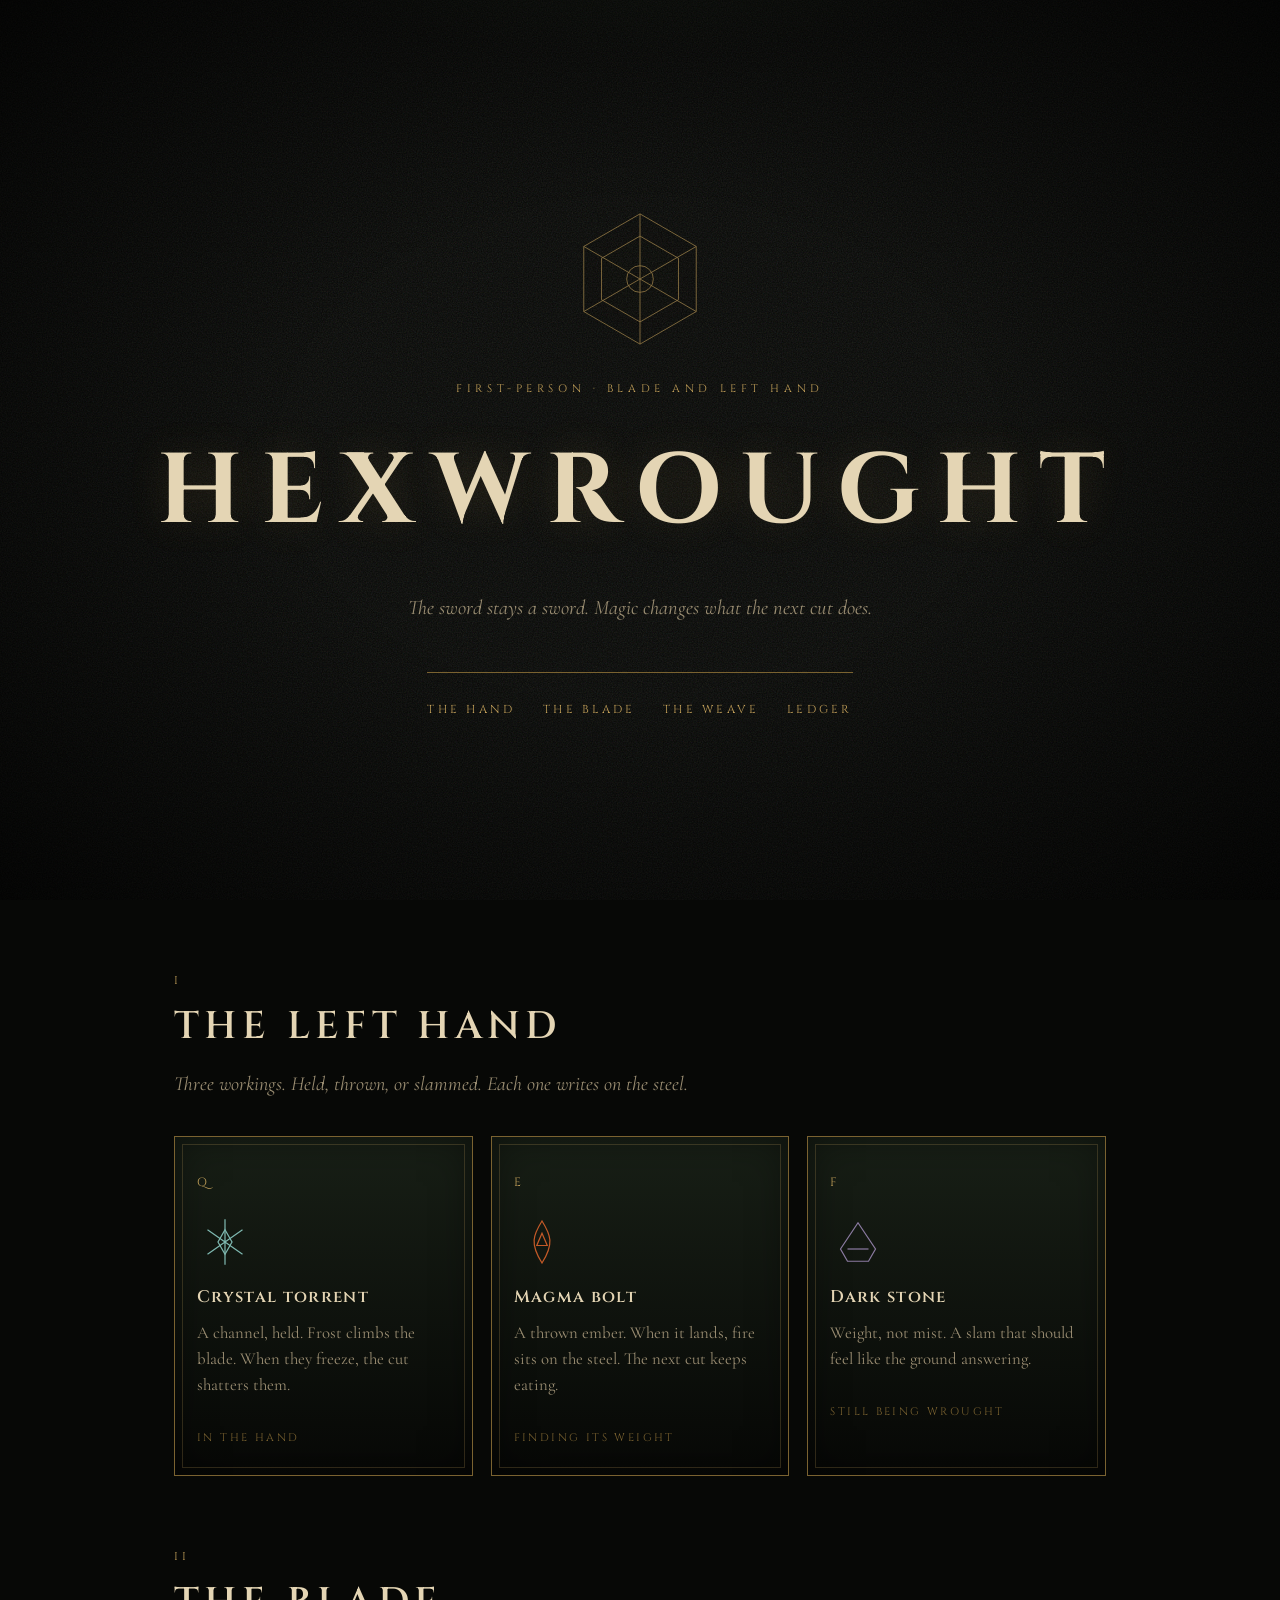
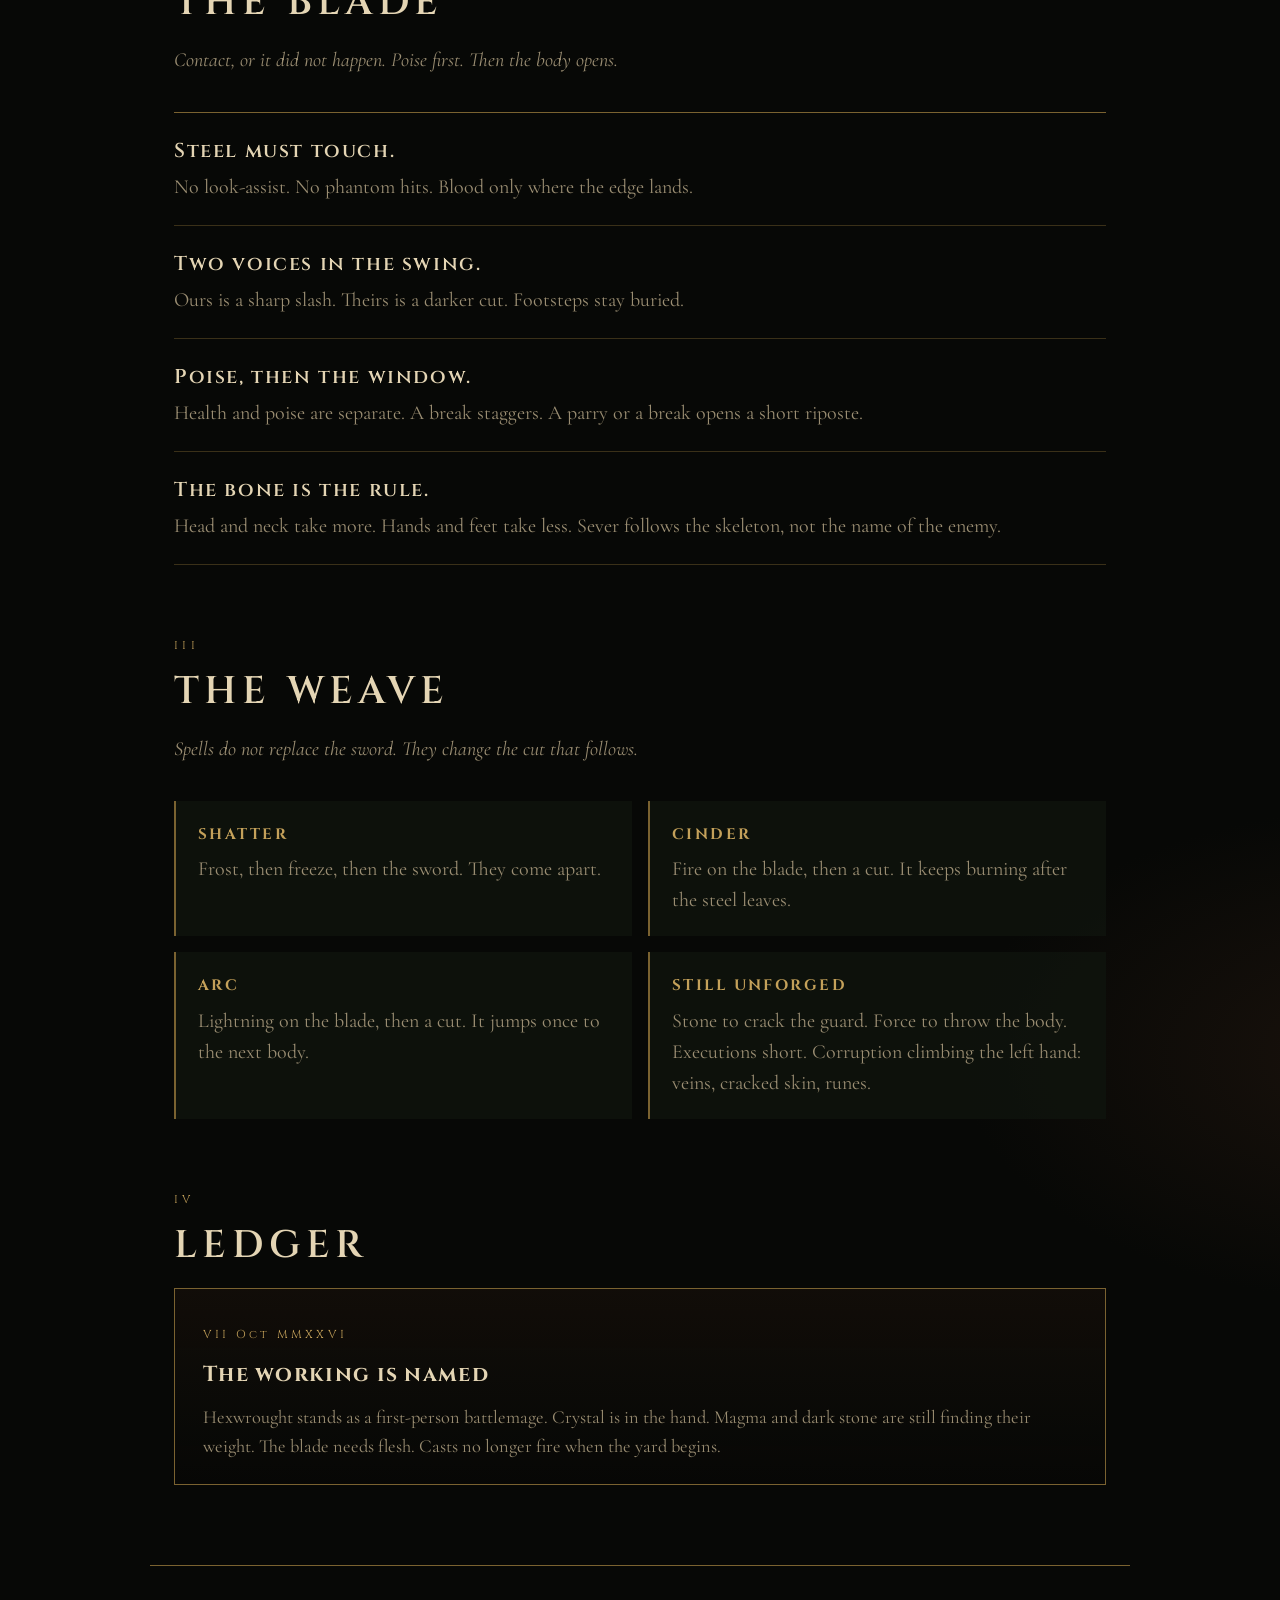
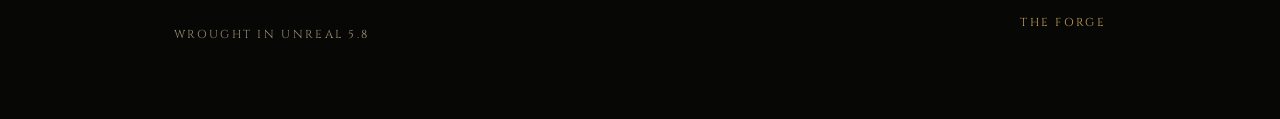
==== Hexwrought/index.html @ 874e9ee9 "Give Hexwrought its own battlemage page. Wrought-iron seal, spell triad, and grim manuscript layout." ====
<!DOCTYPE html>
<html lang="en">
<head>
  <meta charset="utf-8">
  <meta name="viewport" content="width=device-width, initial-scale=1">
  <title>Hexwrought</title>
  <meta name="description" content="Hexwrought — first-person battlemage. The sword stays a sword. Magic changes what the next cut does.">
  <link rel="icon" href="./favicon.svg" type="image/svg+xml">
  <link rel="preconnect" href="https://fonts.googleapis.com">
  <link rel="preconnect" href="https://fonts.gstatic.com" crossorigin>
  <link href="https://fonts.googleapis.com/css2?family=Cinzel:wght@400;600;700&family=Cormorant+Garamond:ital,wght@0,400;0,600;1,400;1,600&display=swap" rel="stylesheet">
  <link rel="stylesheet" href="./styles.css">
</head>
<body>
  <div class="grain" aria-hidden="true"></div>
  <div class="veil" aria-hidden="true"></div>

  <header class="hero">
    <svg class="seal" viewBox="0 0 200 200" aria-hidden="true">
      <g fill="none" stroke="currentColor" stroke-width="1.1">
        <polygon points="100,12 176,56 176,144 100,188 24,144 24,56"/>
        <polygon points="100,42 152,72 152,128 100,158 48,128 48,72"/>
        <circle cx="100" cy="100" r="18"/>
        <path d="M100 12 L100 188 M24 56 L176 144 M176 56 L24 144"/>
      </g>
    </svg>
    <p class="mark">First-person · blade and left hand</p>
    <h1>Hexwrought</h1>
    <p class="vow">The sword stays a sword. Magic changes what the next cut does.</p>
    <nav>
      <a href="#hand">The Hand</a>
      <a href="#blade">The Blade</a>
      <a href="#weave">The Weave</a>
      <a href="#ledger">Ledger</a>
    </nav>
  </header>

  <main>
    <section id="hand">
      <p class="chapter">I</p>
      <h2>The left hand</h2>
      <p class="preface">Three workings. Held, thrown, or slammed. Each one writes on the steel.</p>

      <div class="triad">
        <article class="sigil frost">
          <span class="key">Q</span>
          <svg viewBox="0 0 64 64" aria-hidden="true">
            <g fill="none" stroke="currentColor" stroke-width="1.4">
              <path d="M32 6 L32 58 M12 18 L52 46 M52 18 L12 46"/>
              <path d="M32 18 L40 32 L32 46 L24 32 Z"/>
            </g>
          </svg>
          <h3>Crystal torrent</h3>
          <p>A channel, held. Frost climbs the blade. When they freeze, the cut shatters them.</p>
          <em>in the hand</em>
        </article>

        <article class="sigil magma">
          <span class="key">E</span>
          <svg viewBox="0 0 64 64" aria-hidden="true">
            <g fill="none" stroke="currentColor" stroke-width="1.4">
              <path d="M32 8 C22 24 18 34 32 56 C46 34 42 24 32 8 Z"/>
              <path d="M32 22 L26 36 H38 Z"/>
            </g>
          </svg>
          <h3>Magma bolt</h3>
          <p>A thrown ember. When it lands, fire sits on the steel. The next cut keeps eating.</p>
          <em>finding its weight</em>
        </article>

        <article class="sigil stone">
          <span class="key">F</span>
          <svg viewBox="0 0 64 64" aria-hidden="true">
            <g fill="none" stroke="currentColor" stroke-width="1.4">
              <path d="M12 40 L32 10 L52 40 L44 54 H20 Z"/>
              <path d="M20 40 H44"/>
            </g>
          </svg>
          <h3>Dark stone</h3>
          <p>Weight, not mist. A slam that should feel like the ground answering.</p>
          <em>still being wrought</em>
        </article>
      </div>
    </section>

    <section id="blade">
      <p class="chapter">II</p>
      <h2>The blade</h2>
      <p class="preface">Contact, or it did not happen. Poise first. Then the body opens.</p>

      <ol class="laws">
        <li>
          <strong>Steel must touch.</strong>
          No look-assist. No phantom hits. Blood only where the edge lands.
        </li>
        <li>
          <strong>Two voices in the swing.</strong>
          Ours is a sharp slash. Theirs is a darker cut. Footsteps stay buried.
        </li>
        <li>
          <strong>Poise, then the window.</strong>
          Health and poise are separate. A break staggers. A parry or a break opens a short riposte.
        </li>
        <li>
          <strong>The bone is the rule.</strong>
          Head and neck take more. Hands and feet take less. Sever follows the skeleton, not the name of the enemy.
        </li>
      </ol>
    </section>

    <section id="weave">
      <p class="chapter">III</p>
      <h2>The weave</h2>
      <p class="preface">Spells do not replace the sword. They change the cut that follows.</p>

      <div class="rites">
        <article>
          <h3>Shatter</h3>
          <p>Frost, then freeze, then the sword. They come apart.</p>
        </article>
        <article>
          <h3>Cinder</h3>
          <p>Fire on the blade, then a cut. It keeps burning after the steel leaves.</p>
        </article>
        <article>
          <h3>Arc</h3>
          <p>Lightning on the blade, then a cut. It jumps once to the next body.</p>
        </article>
        <article>
          <h3>Still unforged</h3>
          <p>Stone to crack the guard. Force to throw the body. Executions short. Corruption climbing the left hand: veins, cracked skin, runes.</p>
        </article>
      </div>
    </section>

    <section id="ledger">
      <p class="chapter">IV</p>
      <h2>Ledger</h2>

      <article class="entry">
        <time datetime="2026-10-07">VII Oct MMXXVI</time>
        <h3>The working is named</h3>
        <p>Hexwrought stands as a first-person battlemage. Crystal is in the hand. Magma and dark stone are still finding their weight. The blade needs flesh. Casts no longer fire when the yard begins.</p>
      </article>
    </section>
  </main>

  <footer>
    <p>Wrought in Unreal 5.8</p>
    <a href="https://github.com/datguydaz/hexwrought">The forge</a>
  </footer>
</body>
</html>
---- Hexwrought/styles.css ----
:root {
  --void: #070806;
  --moss: #10160f;
  --peat: #1a2218;
  --bone: #e4d5b4;
  --ash: #9a8d72;
  --gold: #c4a15a;
  --gold-dim: #7a6230;
  --blood: #8a2420;
  --frost: #7eb8b0;
  --magma: #c45a28;
  --stone: #8a7aa0;
}

* { box-sizing: border-box; }
html { scroll-behavior: smooth; }

body {
  margin: 0;
  color: var(--bone);
  font: 20px/1.55 "Cormorant Garamond", Georgia, serif;
  background:
    radial-gradient(1200px 700px at 50% -10%, #1c2a18 0%, transparent 55%),
    radial-gradient(900px 500px at 110% 80%, #1a120c 0%, transparent 50%),
    var(--void);
  min-height: 100vh;
}

.grain,
.veil {
  pointer-events: none;
  position: fixed;
  inset: 0;
  z-index: 0;
}

.grain {
  opacity: 0.14;
  background-image: url("data:image/svg+xml,%3Csvg xmlns='http://www.w3.org/2000/svg' width='180' height='180'%3E%3Cfilter id='n'%3E%3CfeTurbulence type='fractalNoise' baseFrequency='.8' numOctaves='4' stitchTiles='stitch'/%3E%3C/filter%3E%3Crect width='180' height='180' filter='url(%23n)' opacity='.9'/%3E%3C/svg%3E");
}

.veil {
  background:
    radial-gradient(ellipse at center, transparent 40%, rgba(0,0,0,.72) 100%);
}

header, main, footer { position: relative; z-index: 1; }

.hero {
  min-height: 100vh;
  display: flex;
  flex-direction: column;
  align-items: center;
  justify-content: center;
  text-align: center;
  padding: 72px 24px 48px;
}

.seal {
  width: 148px;
  height: 148px;
  color: var(--gold);
  opacity: 0.72;
  margin-bottom: 28px;
  filter: drop-shadow(0 0 18px rgba(196, 161, 90, 0.18));
}

.mark {
  font-family: Cinzel, serif;
  font-size: 0.68rem;
  letter-spacing: 0.42em;
  text-transform: uppercase;
  color: var(--gold);
  margin: 0 0 18px;
}

h1 {
  font-family: Cinzel, serif;
  font-weight: 700;
  font-size: clamp(2.8rem, 9vw, 6.2rem);
  letter-spacing: 0.18em;
  text-transform: uppercase;
  margin: 0;
  text-shadow: 0 0 40px rgba(196, 161, 90, 0.16);
}

.vow {
  max-width: 34em;
  font-size: 1.28rem;
  font-style: italic;
  color: var(--ash);
  margin: 22px 0 0;
}

.hero nav {
  display: flex;
  flex-wrap: wrap;
  justify-content: center;
  gap: 8px 28px;
  margin-top: 48px;
  padding-top: 28px;
  border-top: 1px solid var(--gold-dim);
}

.hero nav a {
  font-family: Cinzel, serif;
  font-size: 0.72rem;
  letter-spacing: 0.28em;
  text-transform: uppercase;
  color: var(--gold);
  text-decoration: none;
}

.hero nav a:hover { color: var(--bone); }

main { padding-bottom: 80px; }

section {
  max-width: 980px;
  margin: 0 auto;
  padding: 72px 24px 0;
}

.chapter {
  font-family: Cinzel, serif;
  color: var(--gold);
  letter-spacing: 0.4em;
  font-size: 0.7rem;
  margin: 0 0 8px;
}

h2 {
  font-family: Cinzel, serif;
  font-weight: 600;
  font-size: clamp(1.6rem, 4vw, 2.4rem);
  letter-spacing: 0.14em;
  text-transform: uppercase;
  margin: 0 0 12px;
}

.preface {
  color: var(--ash);
  font-style: italic;
  max-width: 38em;
  margin: 0 0 36px;
}

.triad {
  display: grid;
  grid-template-columns: repeat(3, 1fr);
  gap: 18px;
}

.sigil {
  position: relative;
  background: linear-gradient(180deg, rgba(26, 34, 24, 0.9), rgba(7, 8, 6, 0.92));
  border: 1px solid var(--gold-dim);
  padding: 28px 22px 24px;
  min-height: 320px;
  box-shadow: inset 0 0 40px rgba(0, 0, 0, 0.45);
}

.sigil::before {
  content: "";
  position: absolute;
  inset: 7px;
  border: 1px solid rgba(196, 161, 90, 0.22);
  pointer-events: none;
}

.sigil .key {
  font-family: Cinzel, serif;
  letter-spacing: 0.2em;
  font-size: 0.75rem;
  color: var(--gold);
}

.sigil svg {
  display: block;
  width: 56px;
  height: 56px;
  margin: 18px 0 14px;
}

.sigil.frost { color: var(--frost); }
.sigil.magma { color: var(--magma); }
.sigil.stone { color: var(--stone); }

.sigil h3 {
  font-family: Cinzel, serif;
  font-size: 1.05rem;
  letter-spacing: 0.08em;
  color: var(--bone);
  margin: 0 0 10px;
  font-weight: 600;
}

.sigil p {
  color: var(--ash);
  font-size: 1.05rem;
  margin: 0 0 22px;
}

.sigil em {
  font-family: Cinzel, serif;
  font-style: normal;
  font-size: 0.68rem;
  letter-spacing: 0.22em;
  text-transform: uppercase;
  color: var(--gold-dim);
}

.laws {
  list-style: none;
  padding: 0;
  margin: 0;
  border-top: 1px solid var(--gold-dim);
}

.laws li {
  padding: 22px 0;
  border-bottom: 1px solid rgba(122, 98, 48, 0.45);
  color: var(--ash);
}

.laws strong {
  display: block;
  font-family: Cinzel, serif;
  font-weight: 600;
  letter-spacing: 0.08em;
  color: var(--bone);
  margin-bottom: 6px;
}

.rites {
  display: grid;
  grid-template-columns: 1fr 1fr;
  gap: 16px;
}

.rites article {
  padding: 22px 22px 20px;
  background: rgba(16, 22, 15, 0.7);
  border-left: 2px solid var(--gold-dim);
}

.rites h3 {
  font-family: Cinzel, serif;
  font-size: 0.95rem;
  letter-spacing: 0.16em;
  text-transform: uppercase;
  margin: 0 0 8px;
  color: var(--gold);
}

.rites p {
  margin: 0;
  color: var(--ash);
}

.entry {
  background: linear-gradient(180deg, rgba(26, 18, 12, 0.55), rgba(7, 8, 6, 0.4));
  border: 1px solid var(--gold-dim);
  padding: 28px 28px 24px;
}

.entry time {
  font-family: Cinzel, serif;
  font-size: 0.72rem;
  letter-spacing: 0.28em;
  color: var(--gold);
}

.entry h3 {
  font-family: Cinzel, serif;
  font-size: 1.35rem;
  margin: 10px 0 12px;
  letter-spacing: 0.06em;
}

.entry p {
  margin: 0;
  color: var(--ash);
  font-size: 1.15rem;
}

footer {
  max-width: 980px;
  margin: 0 auto;
  padding: 48px 24px 64px;
  display: flex;
  justify-content: space-between;
  gap: 16px;
  border-top: 1px solid var(--gold-dim);
  font-family: Cinzel, serif;
  font-size: 0.72rem;
  letter-spacing: 0.2em;
  text-transform: uppercase;
  color: var(--ash);
}

footer a {
  color: var(--gold);
  text-decoration: none;
}

footer a:hover { color: var(--bone); }

@media (max-width: 820px) {
  .triad, .rites { grid-template-columns: 1fr; }
  .sigil { min-height: 0; }
  footer { flex-direction: column; }
}
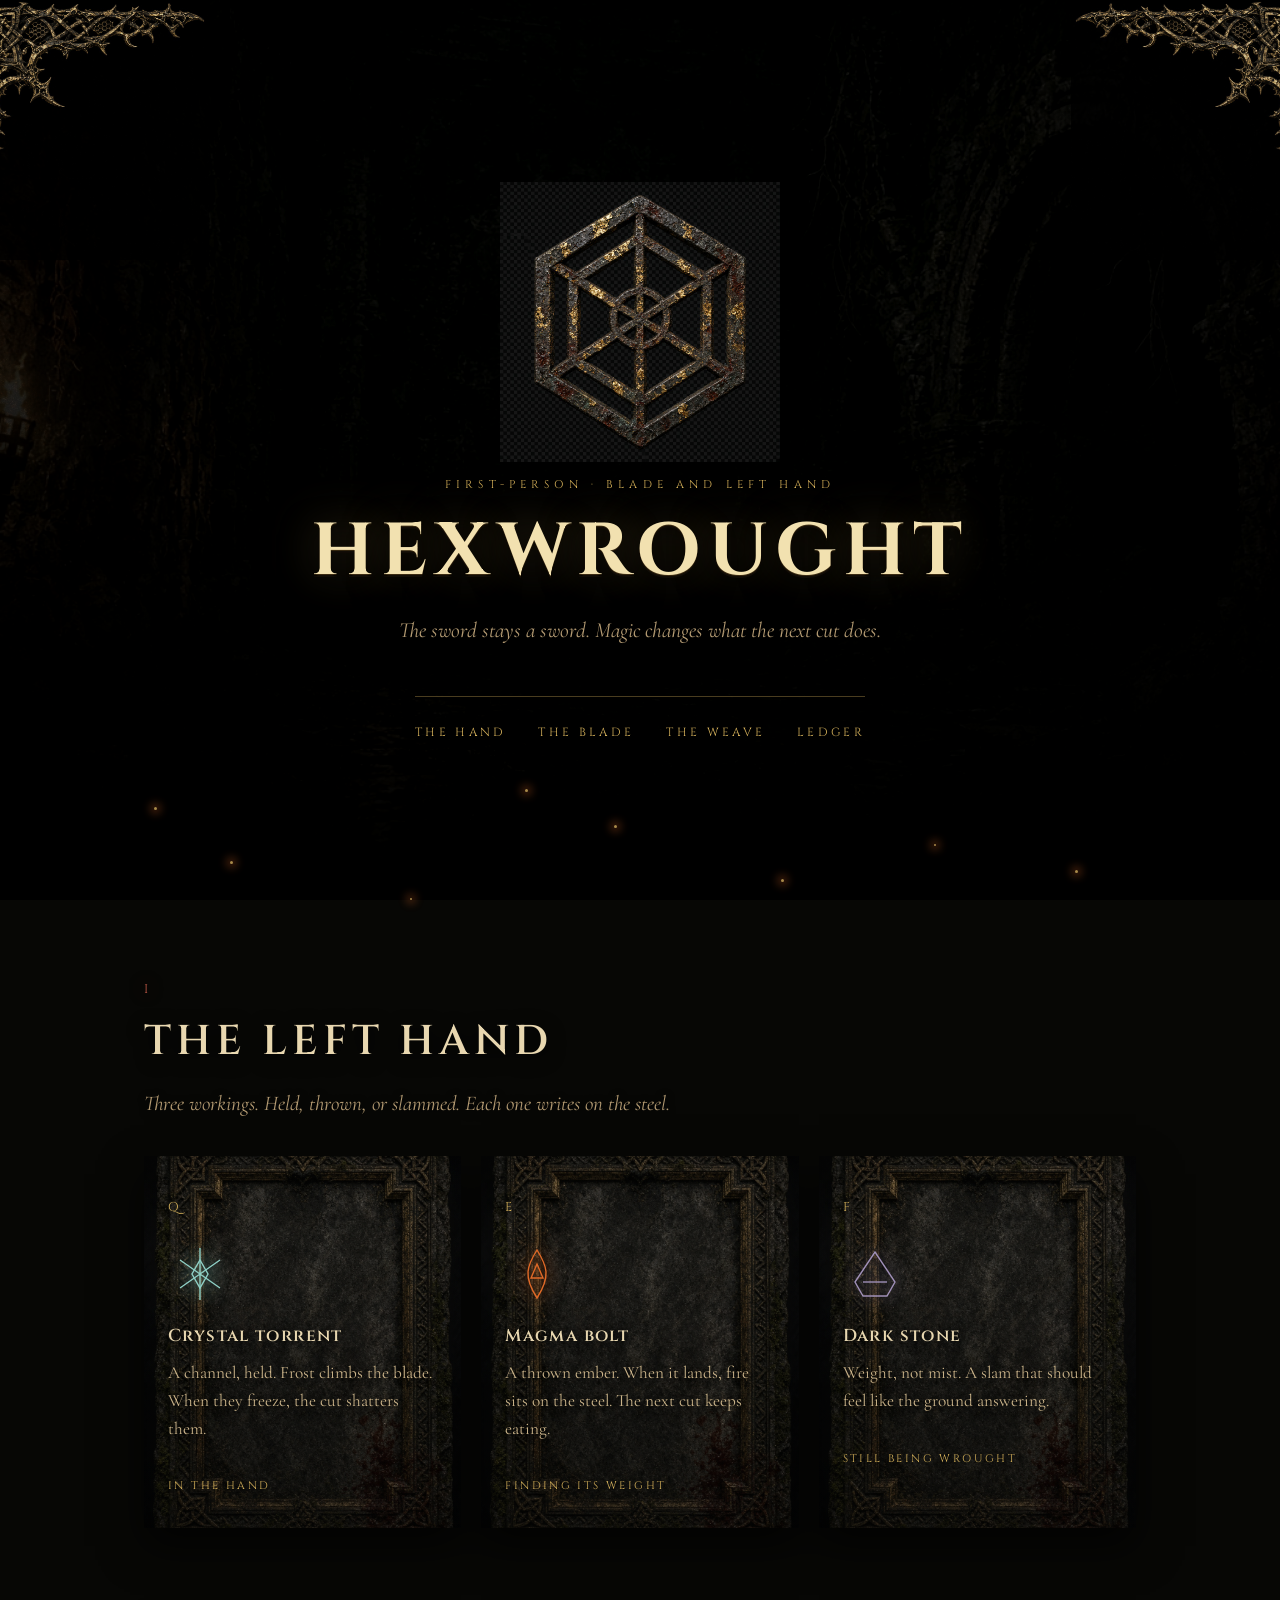
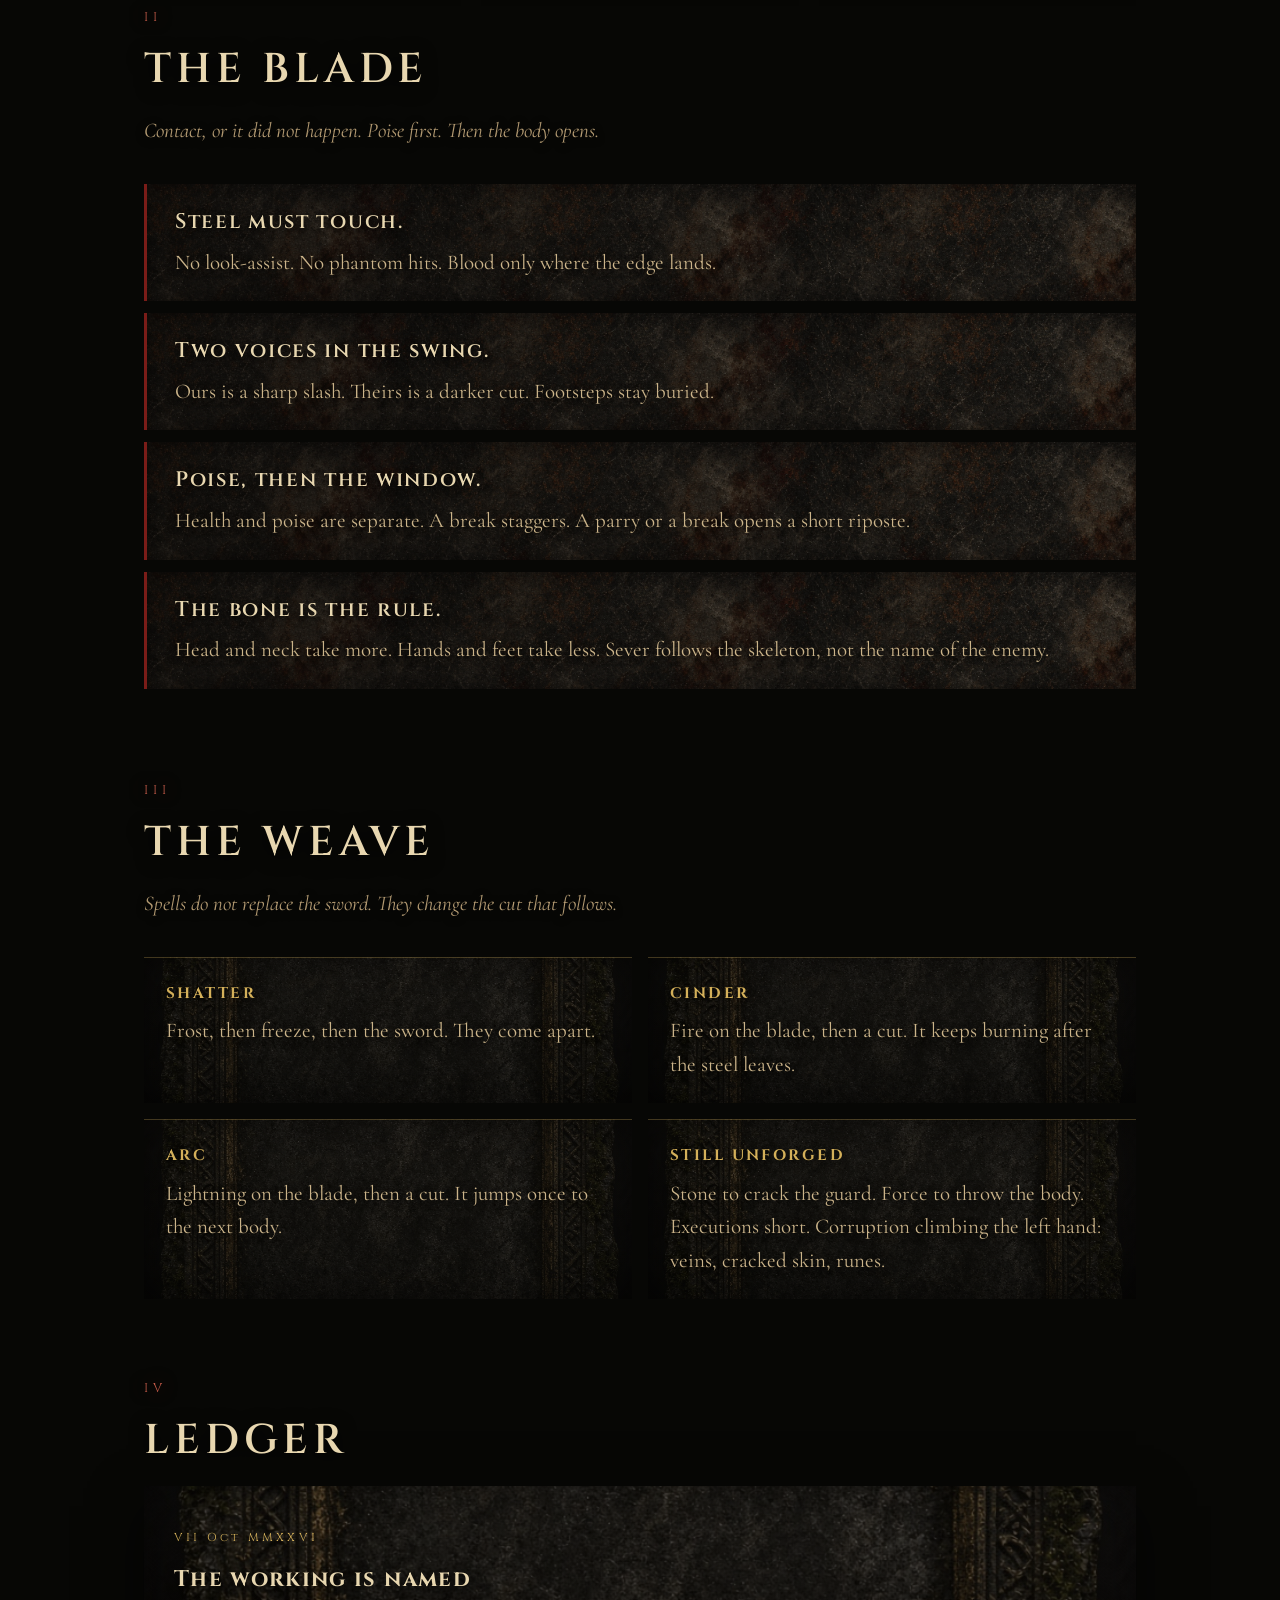
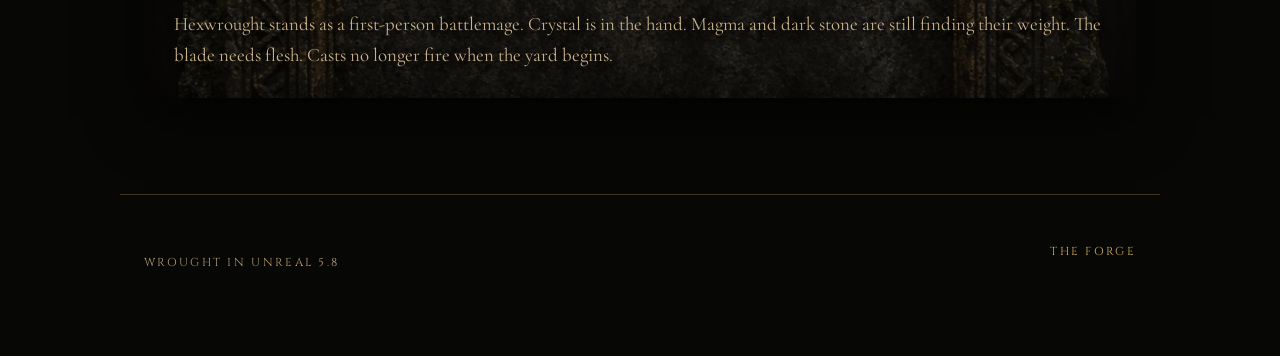
==== commit fb04b594: "Give the Hexwrought page dirt, iron, and chapel light. Worn seal, grit overlays, ornamental corners," ====
--- a/Hexwrought/index.html
+++ b/Hexwrought/index.html
@@ -8,22 +8,24 @@
   <link rel="icon" href="./favicon.svg" type="image/svg+xml">
   <link rel="preconnect" href="https://fonts.googleapis.com">
   <link rel="preconnect" href="https://fonts.gstatic.com" crossorigin>
-  <link href="https://fonts.googleapis.com/css2?family=Cinzel:wght@400;600;700&family=Cormorant+Garamond:ital,wght@0,400;0,600;1,400;1,600&display=swap" rel="stylesheet">
+  <link href="https://fonts.googleapis.com/css2?family=Cinzel:wght@400;600;700&family=Cormorant+Garamond:ital,wght@0,500;0,600;1,500;1,600&display=swap" rel="stylesheet">
   <link rel="stylesheet" href="./styles.css">
 </head>
 <body>
-  <div class="grain" aria-hidden="true"></div>
-  <div class="veil" aria-hidden="true"></div>
+  <div class="world" aria-hidden="true"></div>
+  <div class="grit" aria-hidden="true"></div>
+  <div class="scum" aria-hidden="true"></div>
+  <div class="vignette" aria-hidden="true"></div>
+  <div class="embers" aria-hidden="true"><i></i><i></i><i></i><i></i><i></i><i></i><i></i><i></i></div>
+  <div class="corners" aria-hidden="true">
+    <img src="./hexwrought-ornament.jpg" alt="">
+    <img src="./hexwrought-ornament.jpg" alt="">
+    <img src="./hexwrought-ornament.jpg" alt="">
+    <img src="./hexwrought-ornament.jpg" alt="">
+  </div>
 
   <header class="hero">
-    <svg class="seal" viewBox="0 0 200 200" aria-hidden="true">
-      <g fill="none" stroke="currentColor" stroke-width="1.1">
-        <polygon points="100,12 176,56 176,144 100,188 24,144 24,56"/>
-        <polygon points="100,42 152,72 152,128 100,158 48,128 48,72"/>
-        <circle cx="100" cy="100" r="18"/>
-        <path d="M100 12 L100 188 M24 56 L176 144 M176 56 L24 144"/>
-      </g>
-    </svg>
+    <img class="seal" src="./hexwrought-seal.jpg" alt="">
     <p class="mark">First-person · blade and left hand</p>
     <h1>Hexwrought</h1>
     <p class="vow">The sword stays a sword. Magic changes what the next cut does.</p>
--- a/Hexwrought/styles.css
+++ b/Hexwrought/styles.css
@@ -1,141 +1,213 @@
 :root {
-  --void: #070806;
-  --moss: #10160f;
-  --peat: #1a2218;
-  --bone: #e4d5b4;
-  --ash: #9a8d72;
-  --gold: #c4a15a;
-  --gold-dim: #7a6230;
-  --blood: #8a2420;
-  --frost: #7eb8b0;
-  --magma: #c45a28;
-  --stone: #8a7aa0;
+  --void: #070705;
+  --bone: #e8d7b0;
+  --ash: #b39a72;
+  --gold: #d4b05a;
+  --gold-dim: #8a6a2c;
+  --blood: #7a1c18;
+  --frost: #8fd0c6;
+  --magma: #e06a28;
+  --stone: #a090b8;
 }
 
 * { box-sizing: border-box; }
 html { scroll-behavior: smooth; }
-
 body {
   margin: 0;
   color: var(--bone);
-  font: 20px/1.55 "Cormorant Garamond", Georgia, serif;
-  background:
-    radial-gradient(1200px 700px at 50% -10%, #1c2a18 0%, transparent 55%),
-    radial-gradient(900px 500px at 110% 80%, #1a120c 0%, transparent 50%),
-    var(--void);
+  font: 21px/1.6 "Cormorant Garamond", Georgia, serif;
+  background: var(--void);
   min-height: 100vh;
-}
-
-.grain,
-.veil {
+  overflow-x: hidden;
+}
+
+.world,
+.grit,
+.scum,
+.vignette,
+.embers,
+.corners {
   pointer-events: none;
   position: fixed;
   inset: 0;
+}
+
+.world {
   z-index: 0;
-}
-
-.grain {
-  opacity: 0.14;
-  background-image: url("data:image/svg+xml,%3Csvg xmlns='http://www.w3.org/2000/svg' width='180' height='180'%3E%3Cfilter id='n'%3E%3CfeTurbulence type='fractalNoise' baseFrequency='.8' numOctaves='4' stitchTiles='stitch'/%3E%3C/filter%3E%3Crect width='180' height='180' filter='url(%23n)' opacity='.9'/%3E%3C/svg%3E");
-}
-
-.veil {
-  background:
-    radial-gradient(ellipse at center, transparent 40%, rgba(0,0,0,.72) 100%);
-}
-
-header, main, footer { position: relative; z-index: 1; }
+  background:
+    linear-gradient(180deg, rgba(8,9,6,.28) 0%, rgba(6,7,5,.55) 55%, #050604 100%),
+    url("./hexwrought-grounds.jpg") center top / cover no-repeat;
+  background-attachment: fixed;
+  filter: contrast(1.12) saturate(0.82) brightness(0.78);
+}
+
+.grit {
+  z-index: 2;
+  opacity: 0.42;
+  mix-blend-mode: overlay;
+  background: url("./hexwrought-grit.jpg") center / 520px repeat;
+  animation: drift 28s linear infinite;
+}
+
+.scum {
+  z-index: 2;
+  opacity: 0.22;
+  mix-blend-mode: multiply;
+  background: url("./hexwrought-grit.jpg") 120px 80px / 340px repeat;
+}
+
+.vignette {
+  z-index: 3;
+  background:
+    radial-gradient(ellipse at 50% 30%, transparent 18%, rgba(0,0,0,.55) 72%, rgba(0,0,0,.88) 100%);
+}
+
+.corners img {
+  position: absolute;
+  width: min(28vw, 260px);
+  mix-blend-mode: screen;
+  opacity: 0.78;
+  filter: sepia(0.35) saturate(1.2);
+}
+.corners img:nth-child(1) { top: -4%; left: -4%; }
+.corners img:nth-child(2) { top: -4%; right: -4%; transform: scaleX(-1); }
+.corners img:nth-child(3) { bottom: -4%; left: -4%; transform: scaleY(-1); }
+.corners img:nth-child(4) { bottom: -4%; right: -4%; transform: scale(-1); }
+
+.embers { z-index: 4; }
+.embers i {
+  position: absolute;
+  width: 3px;
+  height: 3px;
+  border-radius: 50%;
+  background: #f0c56a;
+  box-shadow: 0 0 10px 3px rgba(224, 106, 40, 0.65);
+  animation: rise 11s linear infinite;
+  opacity: 0.7;
+}
+.embers i:nth-child(1) { left: 18%; bottom: 4%; animation-delay: 0s; }
+.embers i:nth-child(2) { left: 32%; bottom: 0; animation-delay: 2s; width: 2px; height: 2px; }
+.embers i:nth-child(3) { left: 48%; bottom: 8%; animation-delay: 4s; }
+.embers i:nth-child(4) { left: 61%; bottom: 2%; animation-delay: 1.5s; }
+.embers i:nth-child(5) { left: 73%; bottom: 6%; animation-delay: 5s; width: 2px; height: 2px; }
+.embers i:nth-child(6) { left: 12%; bottom: 10%; animation-delay: 7s; }
+.embers i:nth-child(7) { left: 84%; bottom: 3%; animation-delay: 3s; }
+.embers i:nth-child(8) { left: 41%; bottom: 12%; animation-delay: 8s; }
+
+@keyframes rise {
+  0% { transform: translateY(0) scale(1); opacity: 0; }
+  12% { opacity: 0.8; }
+  100% { transform: translateY(-90vh) scale(0.4); opacity: 0; }
+}
+@keyframes drift {
+  from { background-position: 0 0; }
+  to { background-position: 520px 260px; }
+}
+
+header, main, footer, .corners { position: relative; z-index: 5; }
 
 .hero {
   min-height: 100vh;
+  width: 100%;
   display: flex;
   flex-direction: column;
   align-items: center;
   justify-content: center;
   text-align: center;
-  padding: 72px 24px 48px;
+  padding: 80px 24px 56px;
 }
 
 .seal {
-  width: 148px;
-  height: 148px;
-  color: var(--gold);
-  opacity: 0.72;
-  margin-bottom: 28px;
-  filter: drop-shadow(0 0 18px rgba(196, 161, 90, 0.18));
+  width: min(42vw, 280px);
+  height: auto;
+  margin-bottom: 8px;
+  mix-blend-mode: lighten;
+  filter: drop-shadow(0 18px 40px rgba(0,0,0,.9)) saturate(1.15);
 }
 
 .mark {
   font-family: Cinzel, serif;
-  font-size: 0.68rem;
-  letter-spacing: 0.42em;
-  text-transform: uppercase;
-  color: var(--gold);
-  margin: 0 0 18px;
+  font-size: 0.7rem;
+  letter-spacing: 0.46em;
+  text-transform: uppercase;
+  color: var(--gold);
+  margin: 6px 0 18px;
+  text-shadow: 0 2px 8px #000;
 }
 
 h1 {
   font-family: Cinzel, serif;
   font-weight: 700;
-  font-size: clamp(2.8rem, 9vw, 6.2rem);
-  letter-spacing: 0.18em;
+  font-size: clamp(1.8rem, 7.2vw, 4.6rem);
+  letter-spacing: 0.1em;
   text-transform: uppercase;
   margin: 0;
-  text-shadow: 0 0 40px rgba(196, 161, 90, 0.16);
+  width: 100%;
+  line-height: 1.08;
+  color: #f2e1b0;
+  text-shadow:
+    0 1px 0 #3a2a12,
+    0 3px 0 #110c06,
+    0 14px 36px rgba(0,0,0,.95),
+    0 0 48px rgba(212, 176, 90, 0.35);
 }
 
 .vow {
   max-width: 34em;
-  font-size: 1.28rem;
+  font-size: 1.35rem;
   font-style: italic;
   color: var(--ash);
   margin: 22px 0 0;
+  text-shadow: 0 2px 10px #000;
 }
 
 .hero nav {
   display: flex;
   flex-wrap: wrap;
   justify-content: center;
-  gap: 8px 28px;
+  gap: 10px 32px;
   margin-top: 48px;
-  padding-top: 28px;
-  border-top: 1px solid var(--gold-dim);
+  padding-top: 26px;
+  border-top: 1px solid rgba(212, 176, 90, 0.35);
+  box-shadow: 0 -8px 24px rgba(0,0,0,.35);
 }
 
 .hero nav a {
   font-family: Cinzel, serif;
-  font-size: 0.72rem;
+  font-size: 0.74rem;
   letter-spacing: 0.28em;
   text-transform: uppercase;
   color: var(--gold);
   text-decoration: none;
-}
-
-.hero nav a:hover { color: var(--bone); }
-
-main { padding-bottom: 80px; }
+  text-shadow: 0 2px 8px #000;
+}
+.hero nav a:hover { color: #f4e6c0; }
+
+main { padding-bottom: 96px; }
 
 section {
-  max-width: 980px;
+  max-width: 1040px;
   margin: 0 auto;
-  padding: 72px 24px 0;
+  padding: 80px 24px 0;
 }
 
 .chapter {
   font-family: Cinzel, serif;
-  color: var(--gold);
-  letter-spacing: 0.4em;
-  font-size: 0.7rem;
+  color: #c45a48;
+  letter-spacing: 0.42em;
+  font-size: 0.78rem;
   margin: 0 0 8px;
+  text-shadow: 0 0 18px rgba(122, 28, 24, 0.8);
 }
 
 h2 {
   font-family: Cinzel, serif;
   font-weight: 600;
-  font-size: clamp(1.6rem, 4vw, 2.4rem);
-  letter-spacing: 0.14em;
+  font-size: clamp(1.7rem, 4vw, 2.6rem);
+  letter-spacing: 0.12em;
   text-transform: uppercase;
   margin: 0 0 12px;
+  text-shadow: 0 4px 18px #000;
 }
 
 .preface {
@@ -143,62 +215,79 @@
   font-style: italic;
   max-width: 38em;
   margin: 0 0 36px;
+  text-shadow: 0 2px 8px #000;
 }
 
 .triad {
   display: grid;
   grid-template-columns: repeat(3, 1fr);
-  gap: 18px;
+  gap: 20px;
 }
 
 .sigil {
   position: relative;
-  background: linear-gradient(180deg, rgba(26, 34, 24, 0.9), rgba(7, 8, 6, 0.92));
-  border: 1px solid var(--gold-dim);
-  padding: 28px 22px 24px;
-  min-height: 320px;
-  box-shadow: inset 0 0 40px rgba(0, 0, 0, 0.45);
-}
-
-.sigil::before {
+  min-height: 360px;
+  padding: 32px 24px 28px;
+  background:
+    linear-gradient(180deg, rgba(8,8,6,.28), rgba(5,5,4,.55)),
+    url("./hexwrought-tablet.jpg") center / cover no-repeat;
+  box-shadow:
+    0 18px 40px rgba(0,0,0,.65),
+    inset 0 0 60px rgba(0,0,0,.45);
+  isolation: isolate;
+}
+.sigil::after {
   content: "";
   position: absolute;
-  inset: 7px;
-  border: 1px solid rgba(196, 161, 90, 0.22);
+  inset: 0;
   pointer-events: none;
+  background: url("./hexwrought-grit.jpg") center / 280px repeat;
+  mix-blend-mode: overlay;
+  opacity: 0.28;
 }
 
 .sigil .key {
   font-family: Cinzel, serif;
-  letter-spacing: 0.2em;
-  font-size: 0.75rem;
-  color: var(--gold);
+  letter-spacing: 0.22em;
+  font-size: 0.8rem;
+  color: var(--gold);
+  position: relative;
+  z-index: 1;
 }
 
 .sigil svg {
   display: block;
-  width: 56px;
-  height: 56px;
-  margin: 18px 0 14px;
+  width: 64px;
+  height: 64px;
+  margin: 20px 0 16px;
+  position: relative;
+  z-index: 1;
+  filter: drop-shadow(0 0 10px currentColor);
 }
 
 .sigil.frost { color: var(--frost); }
 .sigil.magma { color: var(--magma); }
 .sigil.stone { color: var(--stone); }
 
+.sigil h3,
+.sigil p,
+.sigil em { position: relative; z-index: 1; }
+
 .sigil h3 {
   font-family: Cinzel, serif;
-  font-size: 1.05rem;
+  font-size: 1.08rem;
   letter-spacing: 0.08em;
   color: var(--bone);
   margin: 0 0 10px;
   font-weight: 600;
+  text-shadow: 0 2px 8px #000;
 }
 
 .sigil p {
-  color: var(--ash);
-  font-size: 1.05rem;
-  margin: 0 0 22px;
+  color: #cbb48a;
+  font-size: 1.08rem;
+  margin: 0 0 24px;
+  text-shadow: 0 2px 8px #000;
 }
 
 .sigil em {
@@ -207,20 +296,26 @@
   font-size: 0.68rem;
   letter-spacing: 0.22em;
   text-transform: uppercase;
-  color: var(--gold-dim);
+  color: var(--gold);
 }
 
 .laws {
   list-style: none;
   padding: 0;
   margin: 0;
-  border-top: 1px solid var(--gold-dim);
 }
 
 .laws li {
-  padding: 22px 0;
-  border-bottom: 1px solid rgba(122, 98, 48, 0.45);
-  color: var(--ash);
+  position: relative;
+  padding: 22px 22px 22px 28px;
+  margin: 0 0 12px;
+  color: #cbb48a;
+  background:
+    linear-gradient(90deg, rgba(10,8,6,.72), rgba(10,8,6,.4)),
+    url("./hexwrought-grit.jpg") center / 400px repeat;
+  border-left: 3px solid var(--blood);
+  box-shadow: inset 0 0 30px rgba(0,0,0,.5);
+  text-shadow: 0 2px 8px #000;
 }
 
 .laws strong {
@@ -239,9 +334,12 @@
 }
 
 .rites article {
-  padding: 22px 22px 20px;
-  background: rgba(16, 22, 15, 0.7);
-  border-left: 2px solid var(--gold-dim);
+  padding: 24px 22px 22px;
+  background:
+    linear-gradient(180deg, rgba(12,10,7,.7), rgba(8,7,5,.78)),
+    url("./hexwrought-tablet.jpg") center / cover no-repeat;
+  box-shadow: inset 0 0 40px rgba(0,0,0,.55);
+  border-top: 1px solid rgba(212, 176, 90, 0.28);
 }
 
 .rites h3 {
@@ -251,17 +349,23 @@
   text-transform: uppercase;
   margin: 0 0 8px;
   color: var(--gold);
+  text-shadow: 0 2px 10px #000;
 }
 
 .rites p {
   margin: 0;
-  color: var(--ash);
+  color: #cbb48a;
+  text-shadow: 0 2px 8px #000;
 }
 
 .entry {
-  background: linear-gradient(180deg, rgba(26, 18, 12, 0.55), rgba(7, 8, 6, 0.4));
-  border: 1px solid var(--gold-dim);
-  padding: 28px 28px 24px;
+  background:
+    linear-gradient(180deg, rgba(12,9,6,.55), rgba(8,6,4,.72)),
+    url("./hexwrought-tablet.jpg") center / cover no-repeat;
+  padding: 32px 30px 28px;
+  box-shadow:
+    0 20px 50px rgba(0,0,0,.6),
+    inset 0 0 50px rgba(0,0,0,.45);
 }
 
 .entry time {
@@ -273,25 +377,27 @@
 
 .entry h3 {
   font-family: Cinzel, serif;
-  font-size: 1.35rem;
+  font-size: 1.4rem;
   margin: 10px 0 12px;
   letter-spacing: 0.06em;
+  text-shadow: 0 3px 12px #000;
 }
 
 .entry p {
   margin: 0;
-  color: var(--ash);
-  font-size: 1.15rem;
+  color: #cbb48a;
+  font-size: 1.18rem;
+  text-shadow: 0 2px 8px #000;
 }
 
 footer {
-  max-width: 980px;
+  max-width: 1040px;
   margin: 0 auto;
-  padding: 48px 24px 64px;
+  padding: 48px 24px 72px;
   display: flex;
   justify-content: space-between;
   gap: 16px;
-  border-top: 1px solid var(--gold-dim);
+  border-top: 1px solid rgba(212, 176, 90, 0.28);
   font-family: Cinzel, serif;
   font-size: 0.72rem;
   letter-spacing: 0.2em;
@@ -303,11 +409,12 @@
   color: var(--gold);
   text-decoration: none;
 }
-
 footer a:hover { color: var(--bone); }
 
 @media (max-width: 820px) {
   .triad, .rites { grid-template-columns: 1fr; }
   .sigil { min-height: 0; }
   footer { flex-direction: column; }
-}
+  .corners img { width: 34vw; opacity: 0.55; }
+  .world { background-attachment: scroll; }
+}
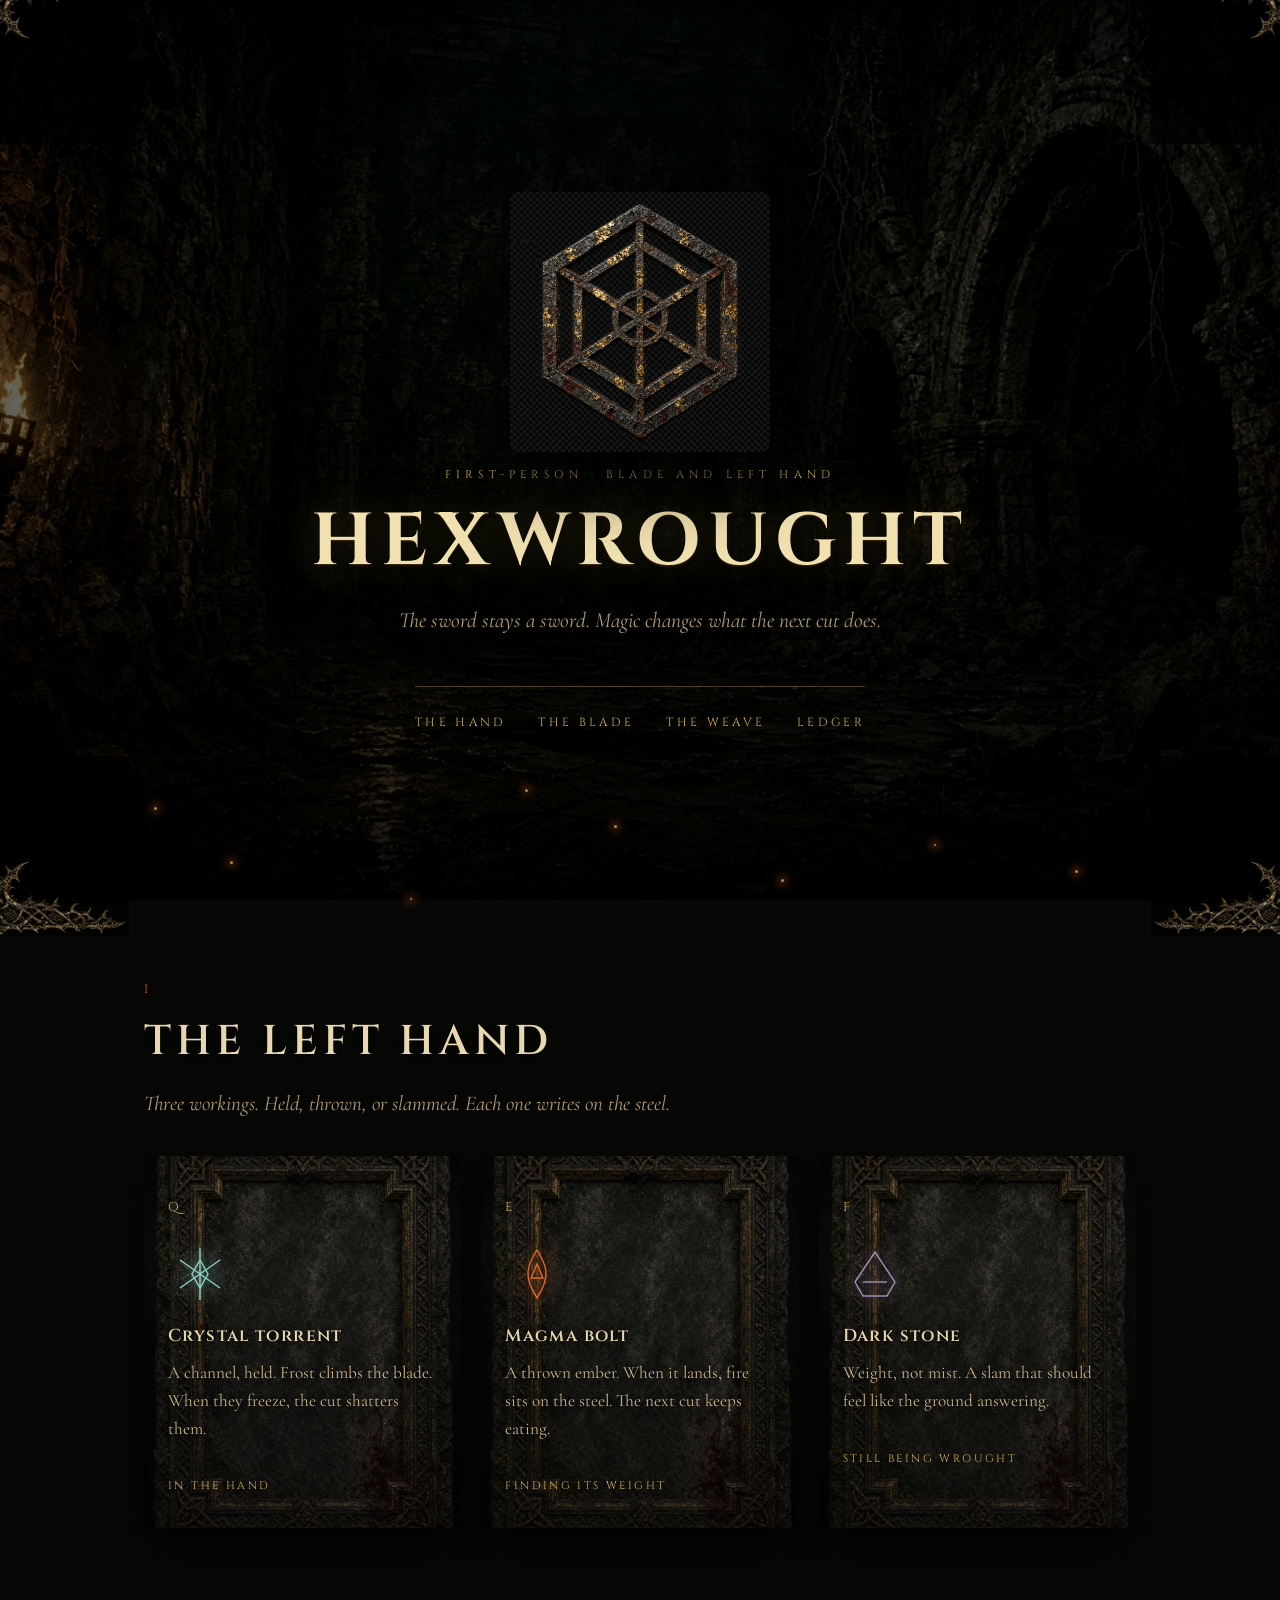
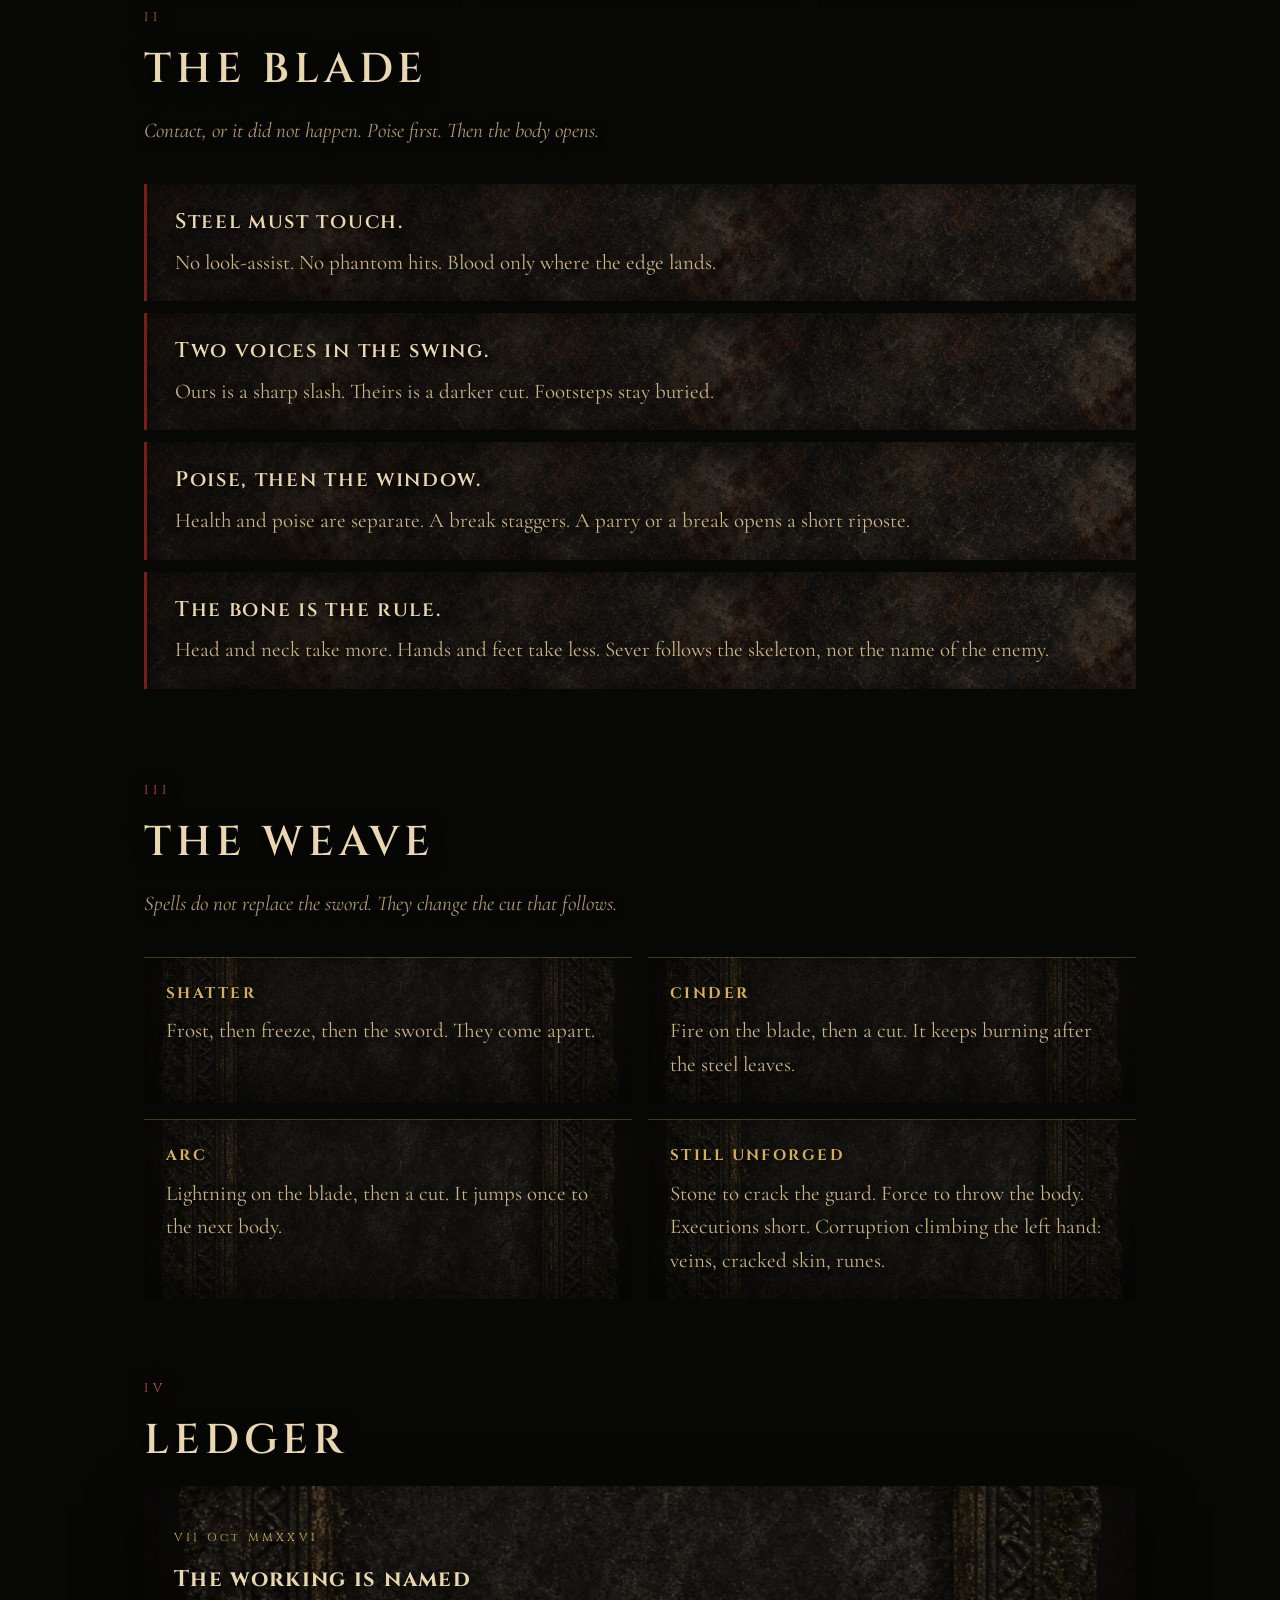
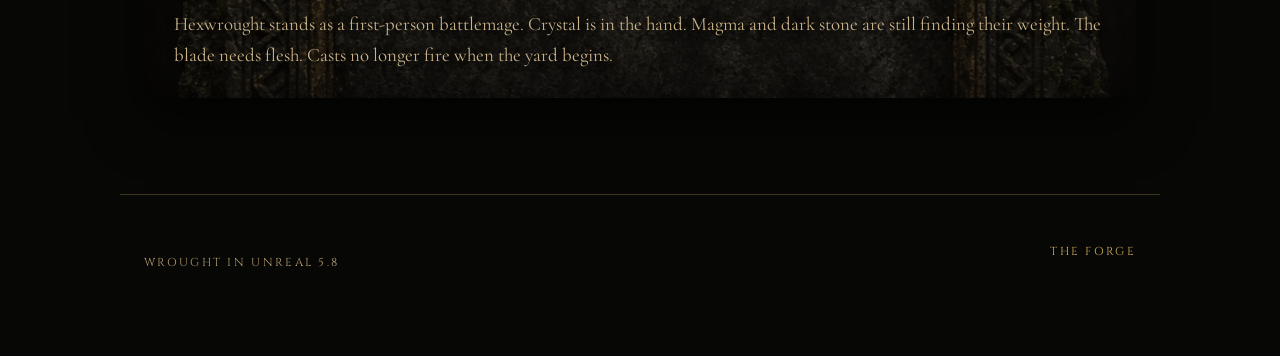
==== commit 2c8a0609: "Force the Hexwrought stylesheet to load and pin the iron frame. Co-authored-by: Cursor <cursoragent@" ====
--- a/Hexwrought/index.html
+++ b/Hexwrought/index.html
@@ -9,7 +9,7 @@
   <link rel="preconnect" href="https://fonts.googleapis.com">
   <link rel="preconnect" href="https://fonts.gstatic.com" crossorigin>
   <link href="https://fonts.googleapis.com/css2?family=Cinzel:wght@400;600;700&family=Cormorant+Garamond:ital,wght@0,500;0,600;1,500;1,600&display=swap" rel="stylesheet">
-  <link rel="stylesheet" href="./styles.css">
+  <link rel="stylesheet" href="./styles.css?v=5">
 </head>
 <body>
   <div class="world" aria-hidden="true"></div>
@@ -18,10 +18,10 @@
   <div class="vignette" aria-hidden="true"></div>
   <div class="embers" aria-hidden="true"><i></i><i></i><i></i><i></i><i></i><i></i><i></i><i></i></div>
   <div class="corners" aria-hidden="true">
-    <img src="./hexwrought-ornament.jpg" alt="">
-    <img src="./hexwrought-ornament.jpg" alt="">
-    <img src="./hexwrought-ornament.jpg" alt="">
-    <img src="./hexwrought-ornament.jpg" alt="">
+    <img src="./hexwrought-ornament.jpg" alt="" width="180" height="180">
+    <img src="./hexwrought-ornament.jpg" alt="" width="180" height="180">
+    <img src="./hexwrought-ornament.jpg" alt="" width="180" height="180">
+    <img src="./hexwrought-ornament.jpg" alt="" width="180" height="180">
   </div>
 
   <header class="hero">
--- a/Hexwrought/styles.css
+++ b/Hexwrought/styles.css
@@ -28,22 +28,23 @@
 .embers,
 .corners {
   pointer-events: none;
-  position: fixed;
+  position: fixed !important;
   inset: 0;
+  z-index: 0;
 }
 
 .world {
   z-index: 0;
   background:
-    linear-gradient(180deg, rgba(8,9,6,.28) 0%, rgba(6,7,5,.55) 55%, #050604 100%),
-    url("./hexwrought-grounds.jpg") center top / cover no-repeat;
+    linear-gradient(180deg, rgba(8,9,6,.12) 0%, rgba(6,7,5,.35) 70%, rgba(5,6,4,.88) 100%),
+    url("./hexwrought-grounds.jpg") center 20% / cover no-repeat;
   background-attachment: fixed;
-  filter: contrast(1.12) saturate(0.82) brightness(0.78);
+  filter: contrast(1.08) saturate(0.9) brightness(0.95);
 }
 
 .grit {
   z-index: 2;
-  opacity: 0.42;
+  opacity: 0.28;
   mix-blend-mode: overlay;
   background: url("./hexwrought-grit.jpg") center / 520px repeat;
   animation: drift 28s linear infinite;
@@ -51,7 +52,7 @@
 
 .scum {
   z-index: 2;
-  opacity: 0.22;
+  opacity: 0.14;
   mix-blend-mode: multiply;
   background: url("./hexwrought-grit.jpg") 120px 80px / 340px repeat;
 }
@@ -59,15 +60,19 @@
 .vignette {
   z-index: 3;
   background:
-    radial-gradient(ellipse at 50% 30%, transparent 18%, rgba(0,0,0,.55) 72%, rgba(0,0,0,.88) 100%);
+    radial-gradient(ellipse at 50% 28%, transparent 30%, rgba(0,0,0,.4) 78%, rgba(0,0,0,.72) 100%);
+}
+
+.corners {
+  z-index: 6;
 }
 
 .corners img {
   position: absolute;
-  width: min(28vw, 260px);
+  width: min(22vw, 180px);
   mix-blend-mode: screen;
-  opacity: 0.78;
-  filter: sepia(0.35) saturate(1.2);
+  opacity: 0.7;
+  filter: sepia(0.25) saturate(1.15);
 }
 .corners img:nth-child(1) { top: -4%; left: -4%; }
 .corners img:nth-child(2) { top: -4%; right: -4%; transform: scaleX(-1); }
@@ -104,7 +109,7 @@
   to { background-position: 520px 260px; }
 }
 
-header, main, footer, .corners { position: relative; z-index: 5; }
+header, main, footer { position: relative; z-index: 5; }
 
 .hero {
   min-height: 100vh;
@@ -118,10 +123,10 @@
 }
 
 .seal {
-  width: min(42vw, 280px);
+  width: min(42vw, 260px);
   height: auto;
   margin-bottom: 8px;
-  mix-blend-mode: lighten;
+  border-radius: 8px;
   filter: drop-shadow(0 18px 40px rgba(0,0,0,.9)) saturate(1.15);
 }
 
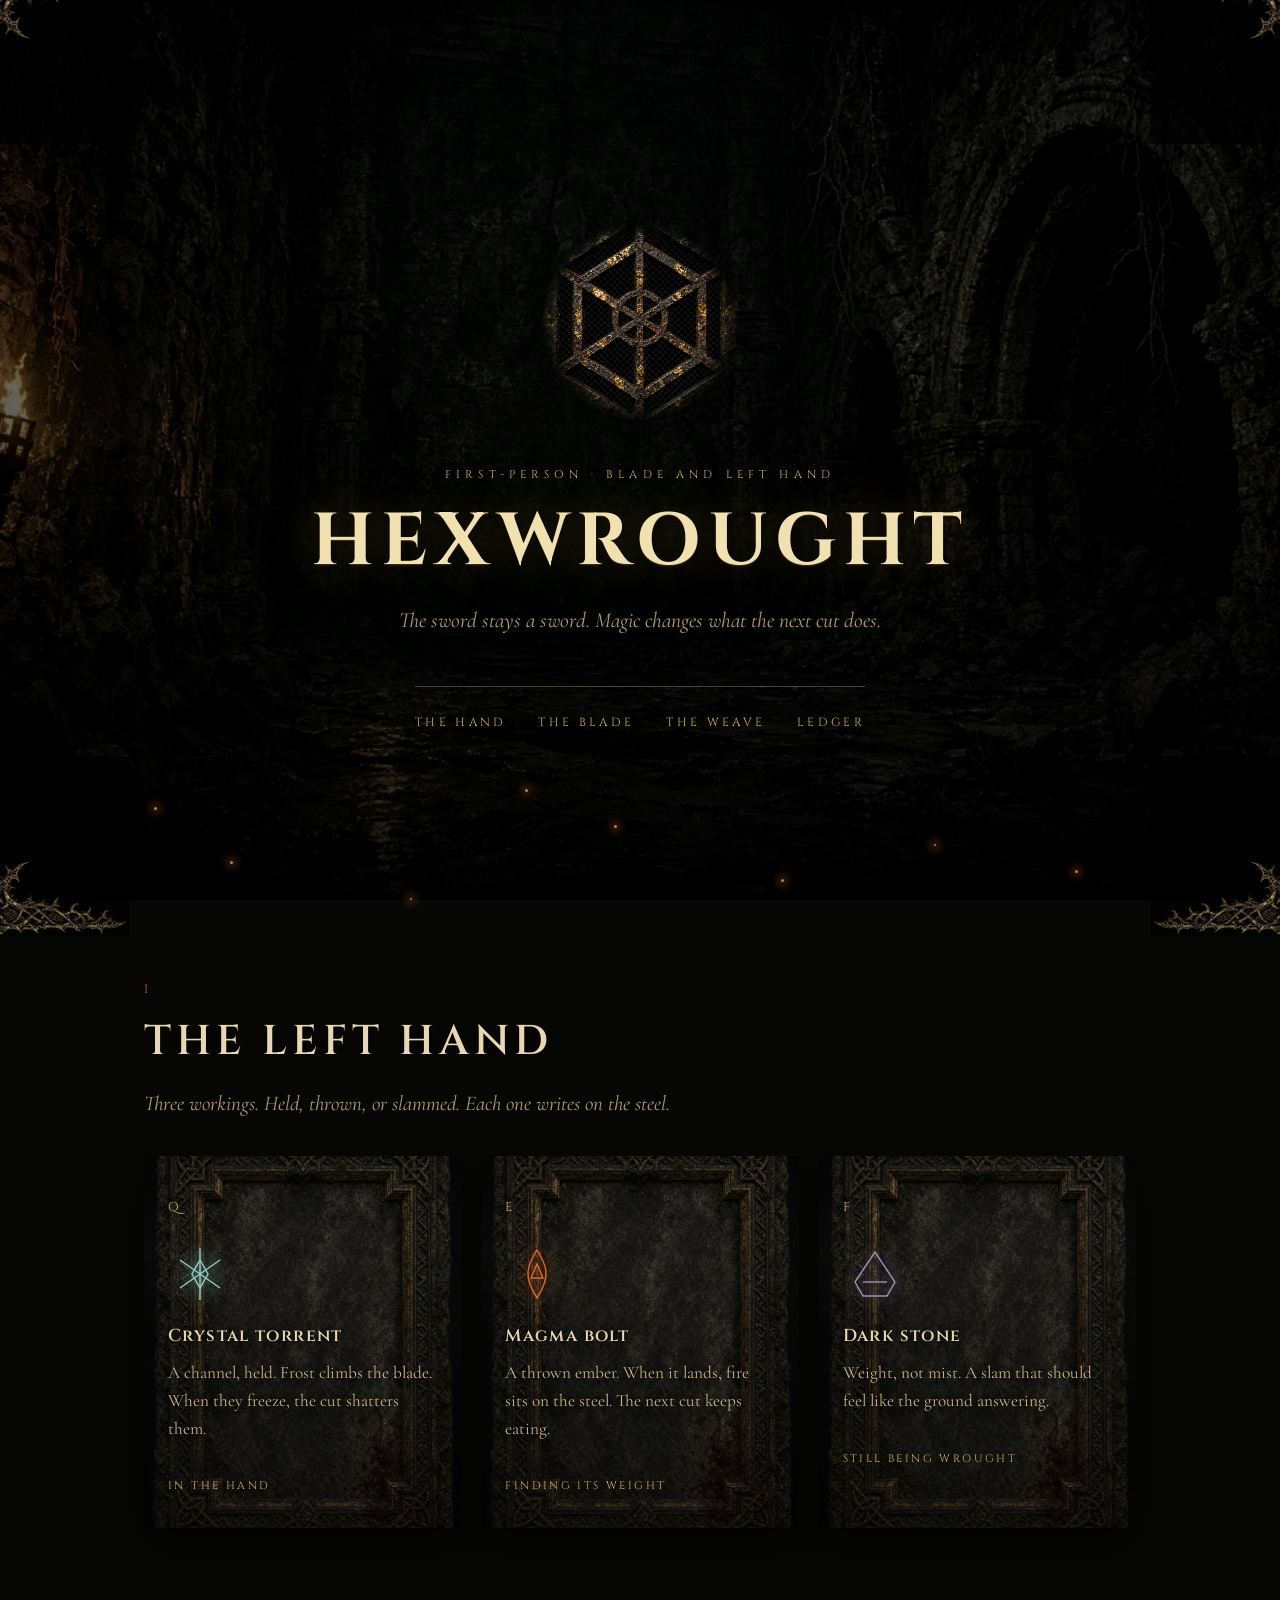
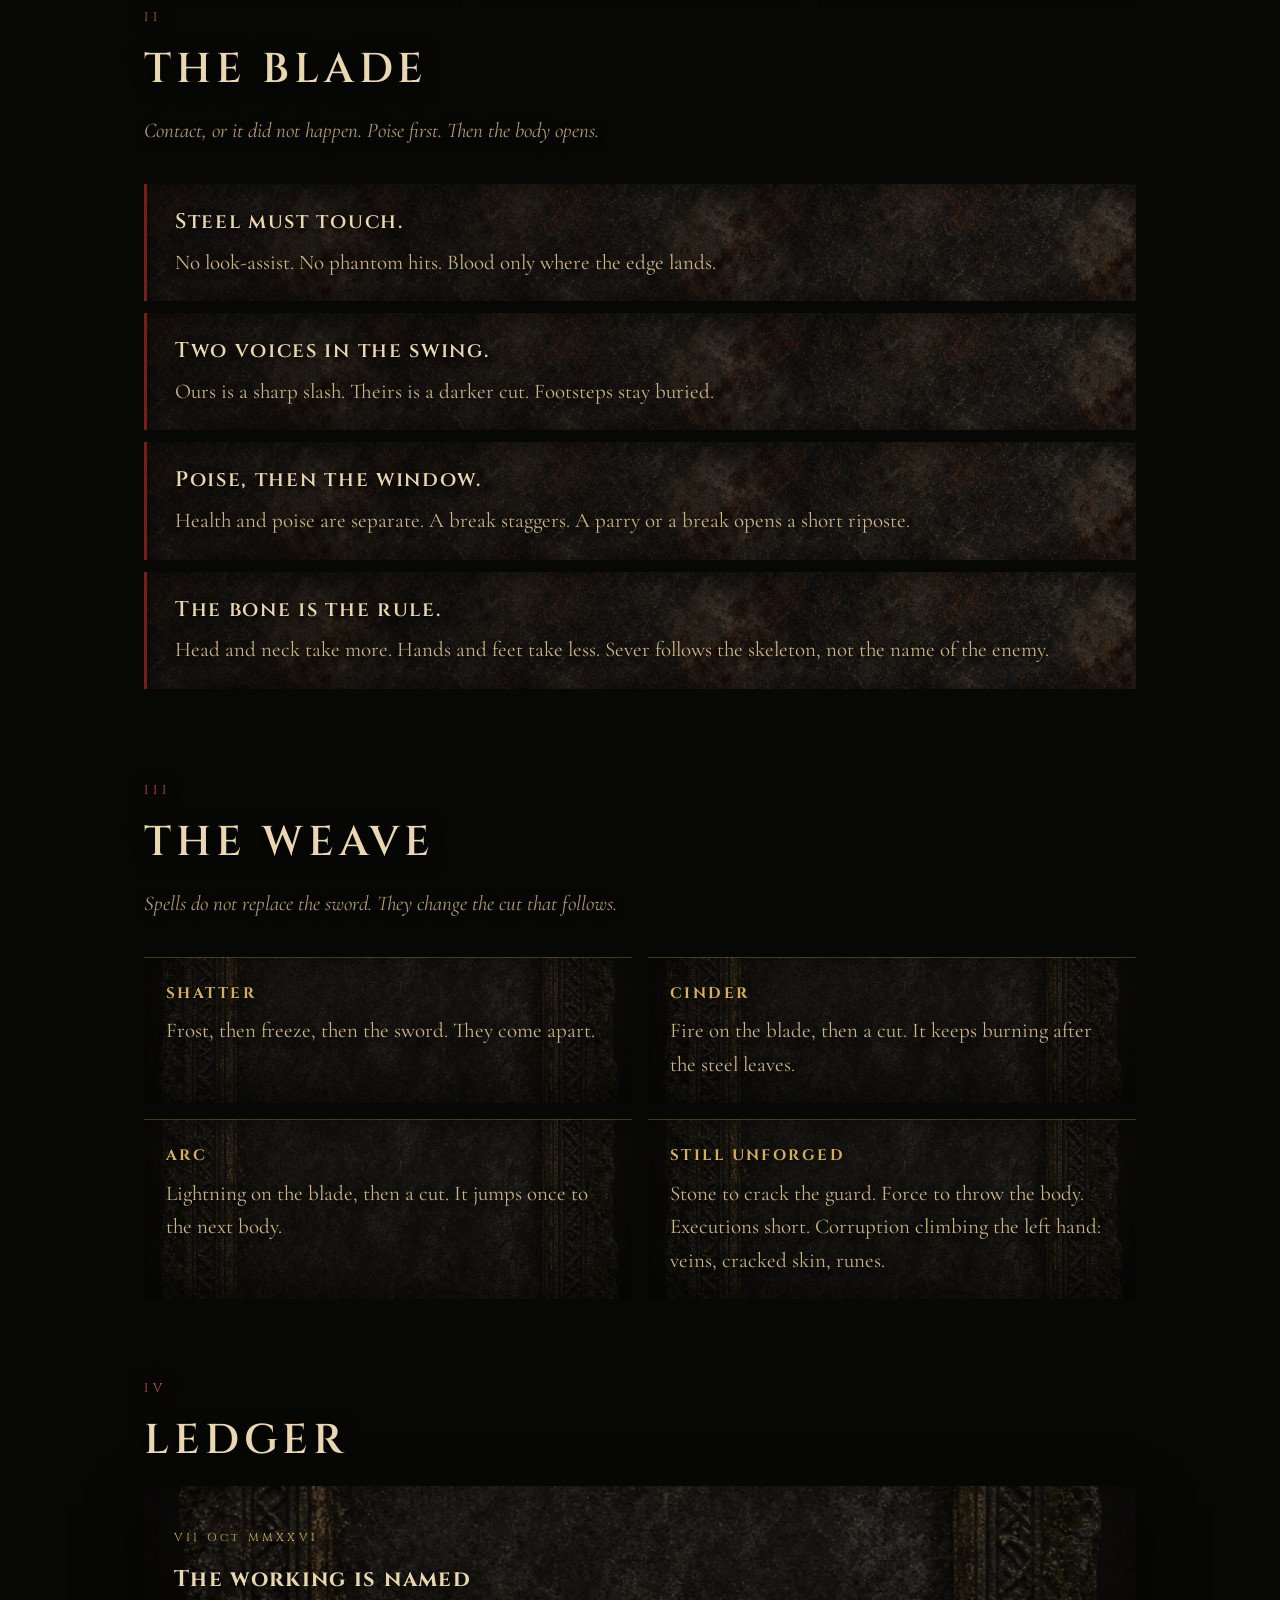
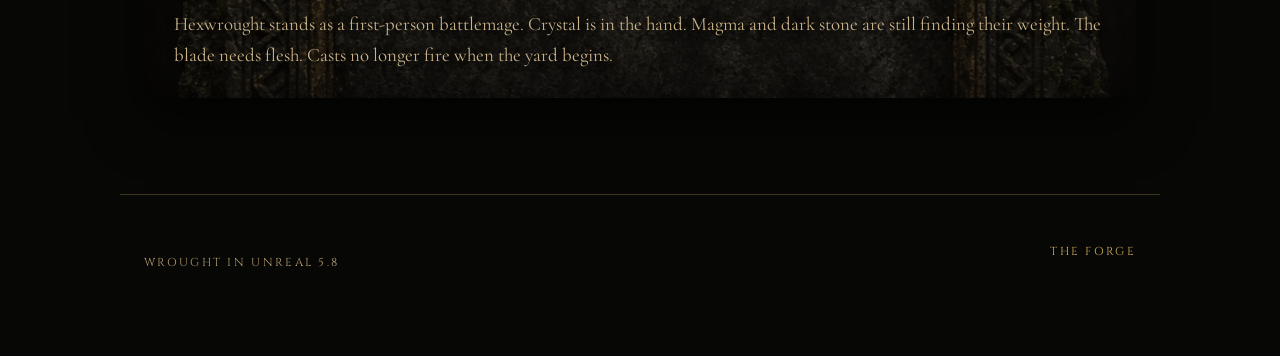
==== commit c6dec773: "Bust cache so the feathered seal shows. Co-authored-by: Cursor <cursoragent@cursor.com>" ====
--- a/Hexwrought/index.html
+++ b/Hexwrought/index.html
@@ -9,7 +9,7 @@
   <link rel="preconnect" href="https://fonts.googleapis.com">
   <link rel="preconnect" href="https://fonts.gstatic.com" crossorigin>
   <link href="https://fonts.googleapis.com/css2?family=Cinzel:wght@400;600;700&family=Cormorant+Garamond:ital,wght@0,500;0,600;1,500;1,600&display=swap" rel="stylesheet">
-  <link rel="stylesheet" href="./styles.css?v=5">
+  <link rel="stylesheet" href="./styles.css?v=6">
 </head>
 <body>
   <div class="world" aria-hidden="true"></div>
--- a/Hexwrought/styles.css
+++ b/Hexwrought/styles.css
@@ -126,8 +126,9 @@
   width: min(42vw, 260px);
   height: auto;
   margin-bottom: 8px;
-  border-radius: 8px;
-  filter: drop-shadow(0 18px 40px rgba(0,0,0,.9)) saturate(1.15);
+  filter: drop-shadow(0 18px 40px rgba(0,0,0,.9)) saturate(1.2) contrast(1.08);
+  -webkit-mask-image: radial-gradient(closest-side, #000 58%, transparent 76%);
+  mask-image: radial-gradient(closest-side, #000 58%, transparent 76%);
 }
 
 .mark {
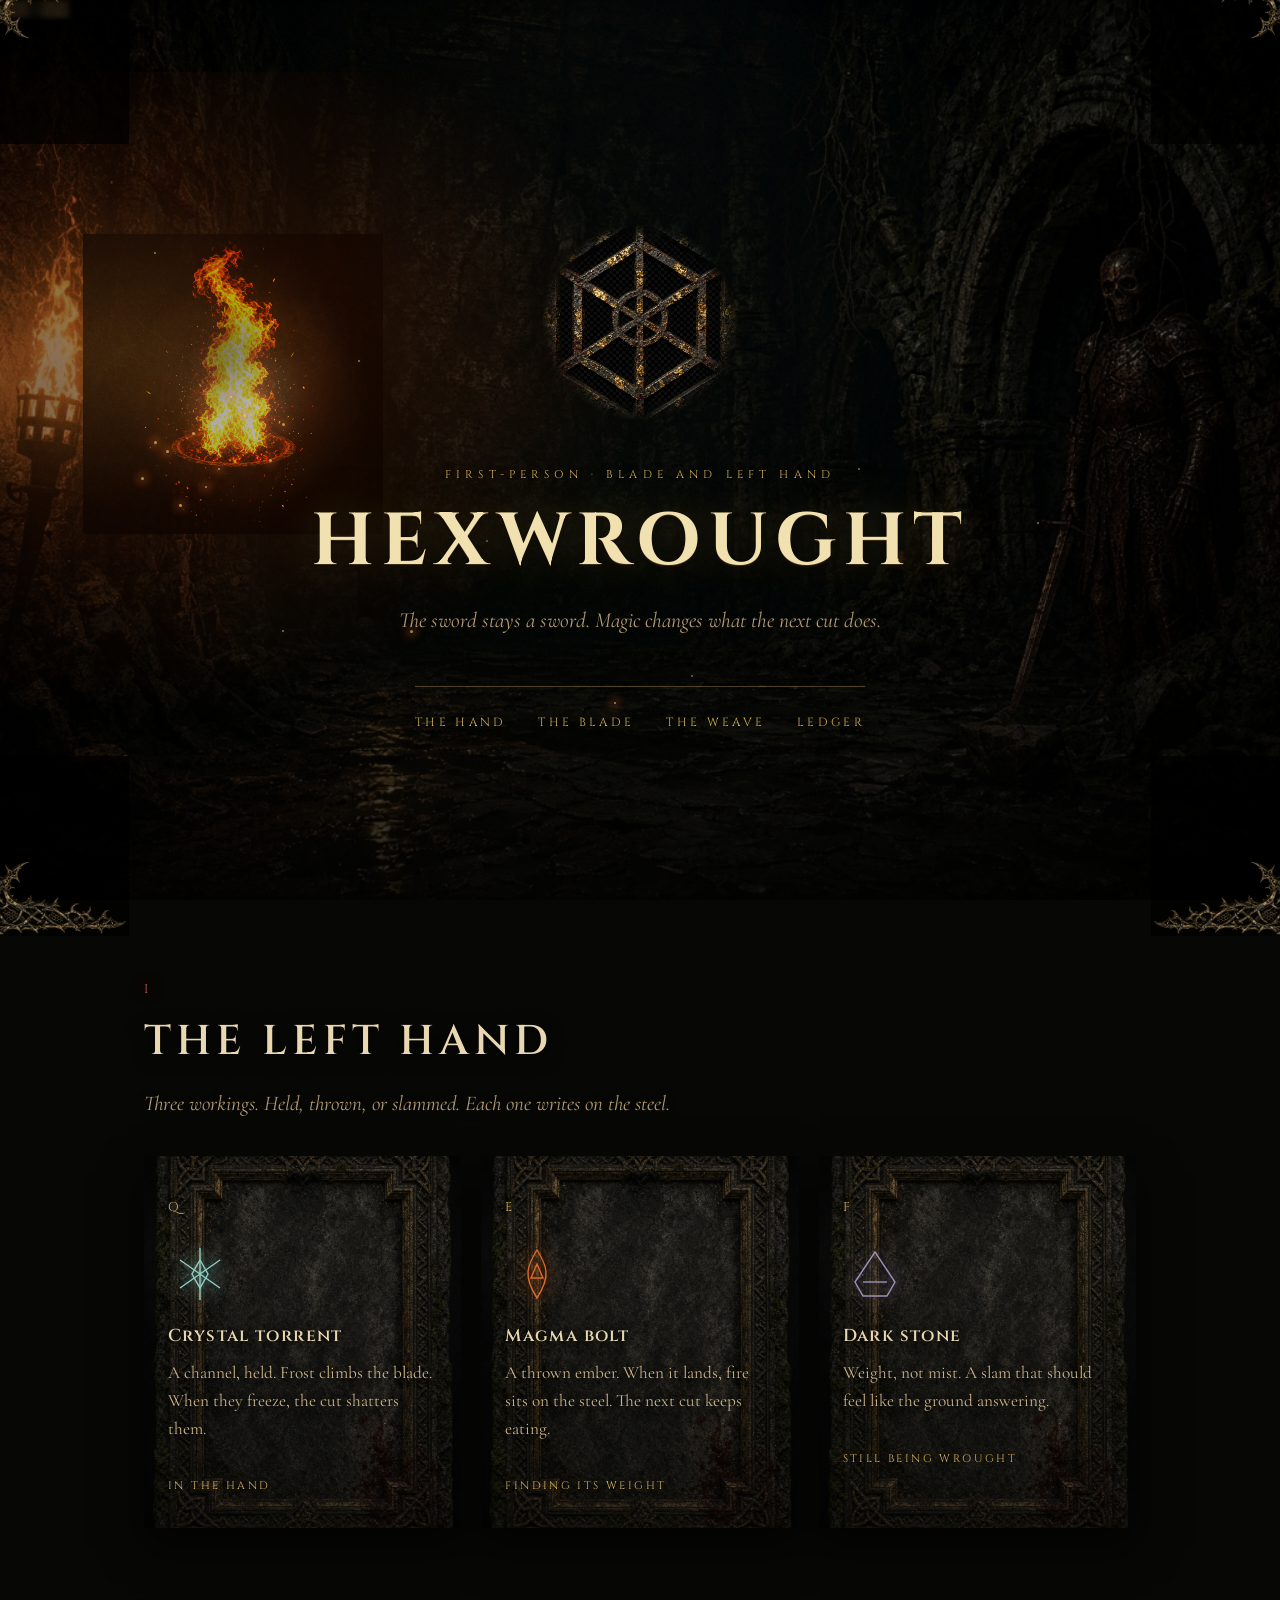
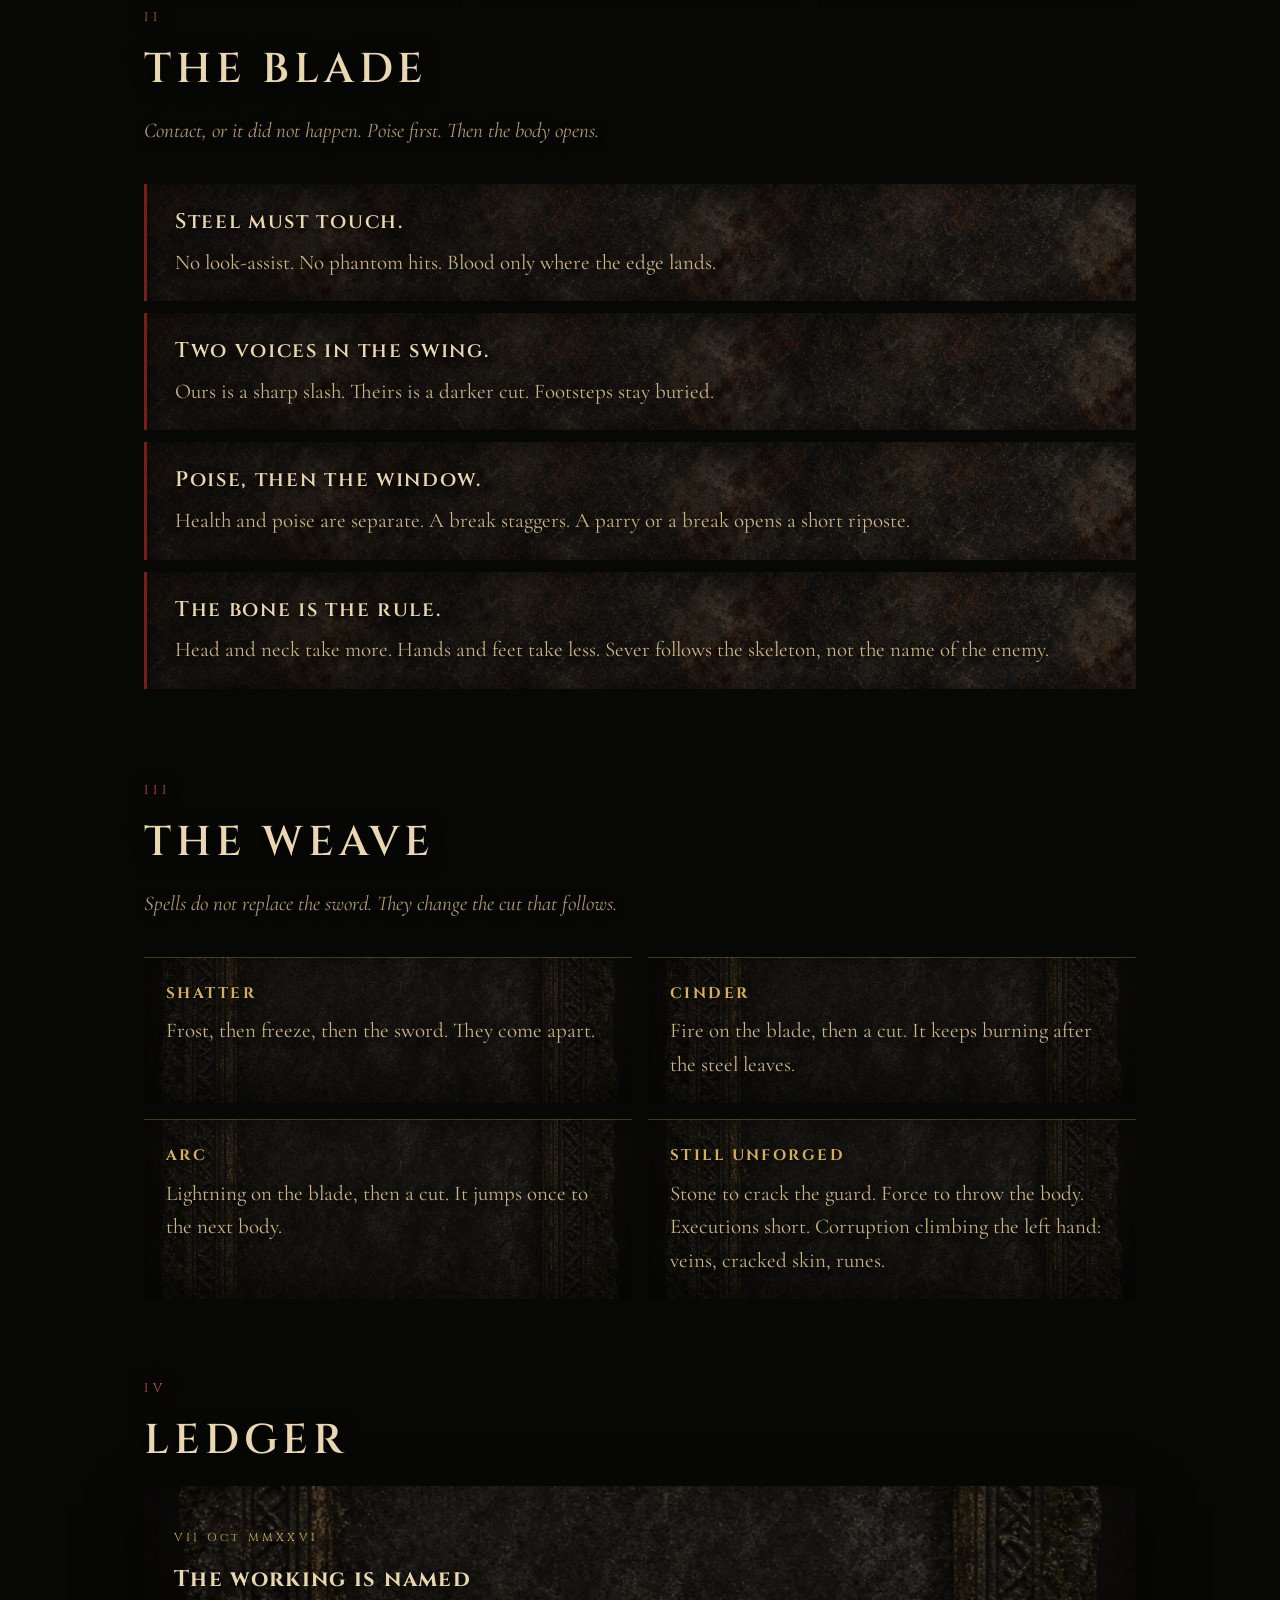
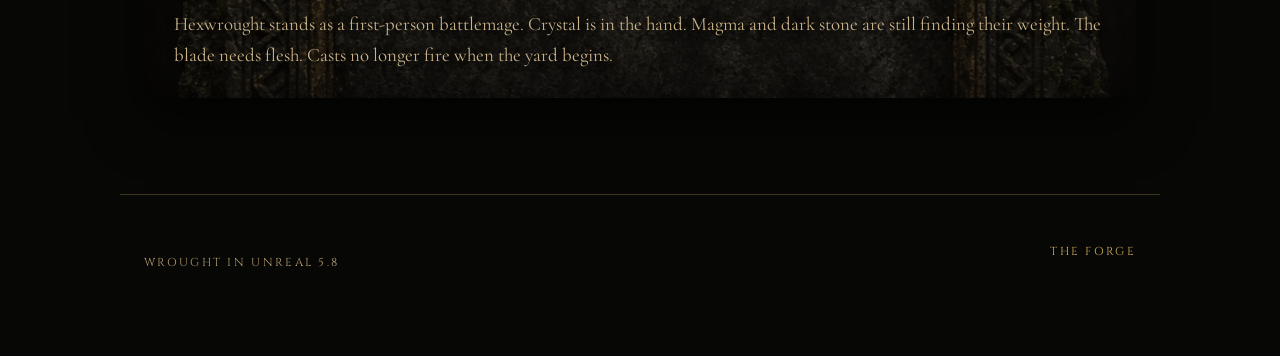
==== commit ee1ae87f: "Put a knight in the chapel dark and make the torch live. Flicker, wash, embers, smoke, and a glint i" ====
--- a/Hexwrought/index.html
+++ b/Hexwrought/index.html
@@ -9,14 +9,22 @@
   <link rel="preconnect" href="https://fonts.googleapis.com">
   <link rel="preconnect" href="https://fonts.gstatic.com" crossorigin>
   <link href="https://fonts.googleapis.com/css2?family=Cinzel:wght@400;600;700&family=Cormorant+Garamond:ital,wght@0,500;0,600;1,500;1,600&display=swap" rel="stylesheet">
-  <link rel="stylesheet" href="./styles.css?v=6">
+  <link rel="stylesheet" href="./styles.css?v=7">
 </head>
 <body>
   <div class="world" aria-hidden="true"></div>
+  <div class="torch" aria-hidden="true">
+    <img class="flame" src="./hexwrought-flame.jpg" alt="">
+    <span class="wash"></span>
+    <span class="lick"></span>
+  </div>
+  <div class="eyes" aria-hidden="true"></div>
   <div class="grit" aria-hidden="true"></div>
   <div class="scum" aria-hidden="true"></div>
   <div class="vignette" aria-hidden="true"></div>
-  <div class="embers" aria-hidden="true"><i></i><i></i><i></i><i></i><i></i><i></i><i></i><i></i></div>
+  <div class="smoke" aria-hidden="true"><i></i><i></i><i></i></div>
+  <div class="embers" aria-hidden="true"><i></i><i></i><i></i><i></i><i></i><i></i><i></i><i></i><i></i><i></i><i></i><i></i><i></i><i></i></div>
+  <div class="dust" aria-hidden="true"><i></i><i></i><i></i><i></i><i></i><i></i><i></i><i></i></div>
   <div class="corners" aria-hidden="true">
     <img src="./hexwrought-ornament.jpg" alt="" width="180" height="180">
     <img src="./hexwrought-ornament.jpg" alt="" width="180" height="180">
--- a/Hexwrought/styles.css
+++ b/Hexwrought/styles.css
@@ -22,10 +22,14 @@
 }
 
 .world,
+.torch,
+.eyes,
 .grit,
 .scum,
 .vignette,
+.smoke,
 .embers,
+.dust,
 .corners {
   pointer-events: none;
   position: fixed !important;
@@ -36,10 +40,59 @@
 .world {
   z-index: 0;
   background:
-    linear-gradient(180deg, rgba(8,9,6,.12) 0%, rgba(6,7,5,.35) 70%, rgba(5,6,4,.88) 100%),
-    url("./hexwrought-grounds.jpg") center 20% / cover no-repeat;
+    linear-gradient(180deg, rgba(8,9,6,.08) 0%, rgba(6,7,5,.22) 70%, rgba(5,6,4,.72) 100%),
+    url("./hexwrought-grounds.jpg") center 28% / cover no-repeat;
   background-attachment: fixed;
-  filter: contrast(1.08) saturate(0.9) brightness(0.95);
+  animation: hall 2.6s ease-in-out infinite;
+}
+
+.torch { z-index: 1; }
+.flame {
+  position: absolute;
+  left: 6.5%;
+  top: 26%;
+  width: min(24vw, 300px);
+  mix-blend-mode: screen;
+  opacity: 0.9;
+  animation: flare 0.16s infinite;
+  filter: saturate(1.35) brightness(1.25) contrast(1.1);
+}
+.wash {
+  position: absolute;
+  left: 0;
+  top: 8%;
+  width: 58vw;
+  height: 78vh;
+  background: radial-gradient(ellipse at 16% 40%, rgba(255, 150, 50, 0.42) 0%, rgba(255, 90, 20, 0.14) 26%, transparent 60%);
+  mix-blend-mode: screen;
+  animation: wash 0.21s infinite;
+}
+.lick {
+  position: absolute;
+  left: 10%;
+  top: 30%;
+  width: 18vw;
+  height: 28vh;
+  background: radial-gradient(circle, rgba(255, 220, 140, 0.55) 0%, rgba(255, 120, 30, 0.18) 38%, transparent 70%);
+  mix-blend-mode: screen;
+  filter: blur(8px);
+  animation: lick 0.13s infinite;
+}
+
+.eyes {
+  z-index: 1;
+  width: 70px;
+  height: 18px;
+  left: auto;
+  right: 27%;
+  top: 36%;
+  inset: auto;
+  background:
+    radial-gradient(circle at 22% 50%, rgba(255, 210, 130, 0.7) 0 18%, transparent 42%),
+    radial-gradient(circle at 78% 50%, rgba(255, 210, 130, 0.7) 0 18%, transparent 42%);
+  filter: blur(2px);
+  mix-blend-mode: screen;
+  animation: watch 5.4s ease-in-out infinite;
 }
 
 .grit {
@@ -79,6 +132,21 @@
 .corners img:nth-child(3) { bottom: -4%; left: -4%; transform: scaleY(-1); }
 .corners img:nth-child(4) { bottom: -4%; right: -4%; transform: scale(-1); }
 
+.smoke { z-index: 3; }
+.smoke i {
+  position: absolute;
+  left: 14%;
+  top: 34%;
+  width: 90px;
+  height: 90px;
+  border-radius: 50%;
+  background: radial-gradient(circle, rgba(40, 32, 24, 0.35), transparent 70%);
+  filter: blur(18px);
+  animation: smoke 7s ease-out infinite;
+}
+.smoke i:nth-child(2) { left: 16%; animation-delay: 2.2s; width: 70px; height: 70px; }
+.smoke i:nth-child(3) { left: 12%; animation-delay: 4.4s; width: 110px; height: 110px; }
+
 .embers { z-index: 4; }
 .embers i {
   position: absolute;
@@ -87,26 +155,96 @@
   border-radius: 50%;
   background: #f0c56a;
   box-shadow: 0 0 10px 3px rgba(224, 106, 40, 0.65);
-  animation: rise 11s linear infinite;
+  animation: rise 7.5s linear infinite;
   opacity: 0.7;
 }
-.embers i:nth-child(1) { left: 18%; bottom: 4%; animation-delay: 0s; }
-.embers i:nth-child(2) { left: 32%; bottom: 0; animation-delay: 2s; width: 2px; height: 2px; }
-.embers i:nth-child(3) { left: 48%; bottom: 8%; animation-delay: 4s; }
-.embers i:nth-child(4) { left: 61%; bottom: 2%; animation-delay: 1.5s; }
-.embers i:nth-child(5) { left: 73%; bottom: 6%; animation-delay: 5s; width: 2px; height: 2px; }
-.embers i:nth-child(6) { left: 12%; bottom: 10%; animation-delay: 7s; }
-.embers i:nth-child(7) { left: 84%; bottom: 3%; animation-delay: 3s; }
-.embers i:nth-child(8) { left: 41%; bottom: 12%; animation-delay: 8s; }
-
+.embers i:nth-child(1) { left: 15%; top: 48%; animation-delay: 0s; }
+.embers i:nth-child(2) { left: 17%; top: 52%; animation-delay: 0.6s; width: 2px; height: 2px; }
+.embers i:nth-child(3) { left: 13%; top: 50%; animation-delay: 1.2s; }
+.embers i:nth-child(4) { left: 19%; top: 46%; animation-delay: 1.8s; }
+.embers i:nth-child(5) { left: 16%; top: 54%; animation-delay: 2.4s; width: 2px; height: 2px; }
+.embers i:nth-child(6) { left: 12%; top: 49%; animation-delay: 3s; }
+.embers i:nth-child(7) { left: 21%; top: 51%; animation-delay: 3.6s; }
+.embers i:nth-child(8) { left: 14%; top: 56%; animation-delay: 4.2s; }
+.embers i:nth-child(9) { left: 18%; top: 44%; animation-delay: 4.8s; width: 2px; height: 2px; }
+.embers i:nth-child(10) { left: 11%; top: 53%; animation-delay: 5.4s; }
+.embers i:nth-child(11) { left: 22%; top: 47%; animation-delay: 6s; }
+.embers i:nth-child(12) { left: 32%; top: 70%; animation-delay: 1s; }
+.embers i:nth-child(13) { left: 48%; top: 78%; animation-delay: 2.8s; width: 2px; height: 2px; }
+.embers i:nth-child(14) { left: 70%; top: 62%; animation-delay: 5s; }
+
+.dust { z-index: 4; }
+.dust i {
+  position: absolute;
+  width: 2px;
+  height: 2px;
+  border-radius: 50%;
+  background: rgba(232, 215, 176, 0.55);
+  box-shadow: 0 0 6px rgba(232, 215, 176, 0.4);
+  animation: mote 16s linear infinite;
+}
+.dust i:nth-child(1) { left: 22%; top: 70%; animation-delay: 0s; }
+.dust i:nth-child(2) { left: 38%; top: 60%; animation-delay: 2s; }
+.dust i:nth-child(3) { left: 54%; top: 75%; animation-delay: 4s; }
+.dust i:nth-child(4) { left: 67%; top: 52%; animation-delay: 6s; }
+.dust i:nth-child(5) { left: 28%; top: 40%; animation-delay: 8s; }
+.dust i:nth-child(6) { left: 81%; top: 58%; animation-delay: 10s; }
+.dust i:nth-child(7) { left: 45%; top: 32%; animation-delay: 12s; }
+.dust i:nth-child(8) { left: 12%; top: 28%; animation-delay: 14s; }
+
+@keyframes hall {
+  0%, 100% { filter: contrast(1.08) saturate(1) brightness(1); }
+  35% { filter: contrast(1.12) saturate(1.1) brightness(1.07); }
+  62% { filter: contrast(1.05) saturate(0.94) brightness(0.93); }
+}
+@keyframes flare {
+  0% { transform: translate(-8%, -6%) scale(1, 1) rotate(-2deg); opacity: 0.82; }
+  25% { transform: translate(-6%, -10%) scale(1.08, 1.18) rotate(2deg); opacity: 1; }
+  50% { transform: translate(-10%, -4%) scale(0.9, 1.02) rotate(-1deg); opacity: 0.68; }
+  75% { transform: translate(-5%, -12%) scale(1.12, 1.22) rotate(1deg); opacity: 1; }
+  100% { transform: translate(-8%, -6%) scale(1.02, 1.08) rotate(-2deg); opacity: 0.9; }
+}
+@keyframes wash {
+  0%, 100% { opacity: 0.75; }
+  20% { opacity: 1; }
+  45% { opacity: 0.55; }
+  70% { opacity: 0.95; }
+}
+@keyframes lick {
+  0% { transform: scale(0.9); opacity: 0.5; }
+  40% { transform: scale(1.2); opacity: 1; }
+  100% { transform: scale(0.85); opacity: 0.4; }
+}
+@keyframes watch {
+  0%, 78%, 100% { opacity: 0.15; }
+  82% { opacity: 0.85; }
+  88% { opacity: 0.2; }
+  92% { opacity: 0.7; }
+}
+@keyframes smoke {
+  0% { transform: translate(0, 0) scale(0.7); opacity: 0; }
+  20% { opacity: 0.45; }
+  100% { transform: translate(30px, -220px) scale(1.8); opacity: 0; }
+}
 @keyframes rise {
-  0% { transform: translateY(0) scale(1); opacity: 0; }
-  12% { opacity: 0.8; }
-  100% { transform: translateY(-90vh) scale(0.4); opacity: 0; }
+  0% { transform: translateY(0) translateX(0) scale(1); opacity: 0; }
+  10% { opacity: 1; }
+  100% { transform: translateY(-70vh) translateX(18px) scale(0.3); opacity: 0; }
+}
+@keyframes mote {
+  0% { transform: translate(0, 0); opacity: 0; }
+  15% { opacity: 0.7; }
+  100% { transform: translate(40px, -50vh); opacity: 0; }
 }
 @keyframes drift {
   from { background-position: 0 0; }
   to { background-position: 520px 260px; }
+}
+
+@media (prefers-reduced-motion: reduce) {
+  .world, .flame, .wash, .lick, .eyes, .embers i, .dust i, .smoke i, .grit {
+    animation: none;
+  }
 }
 
 header, main, footer { position: relative; z-index: 5; }
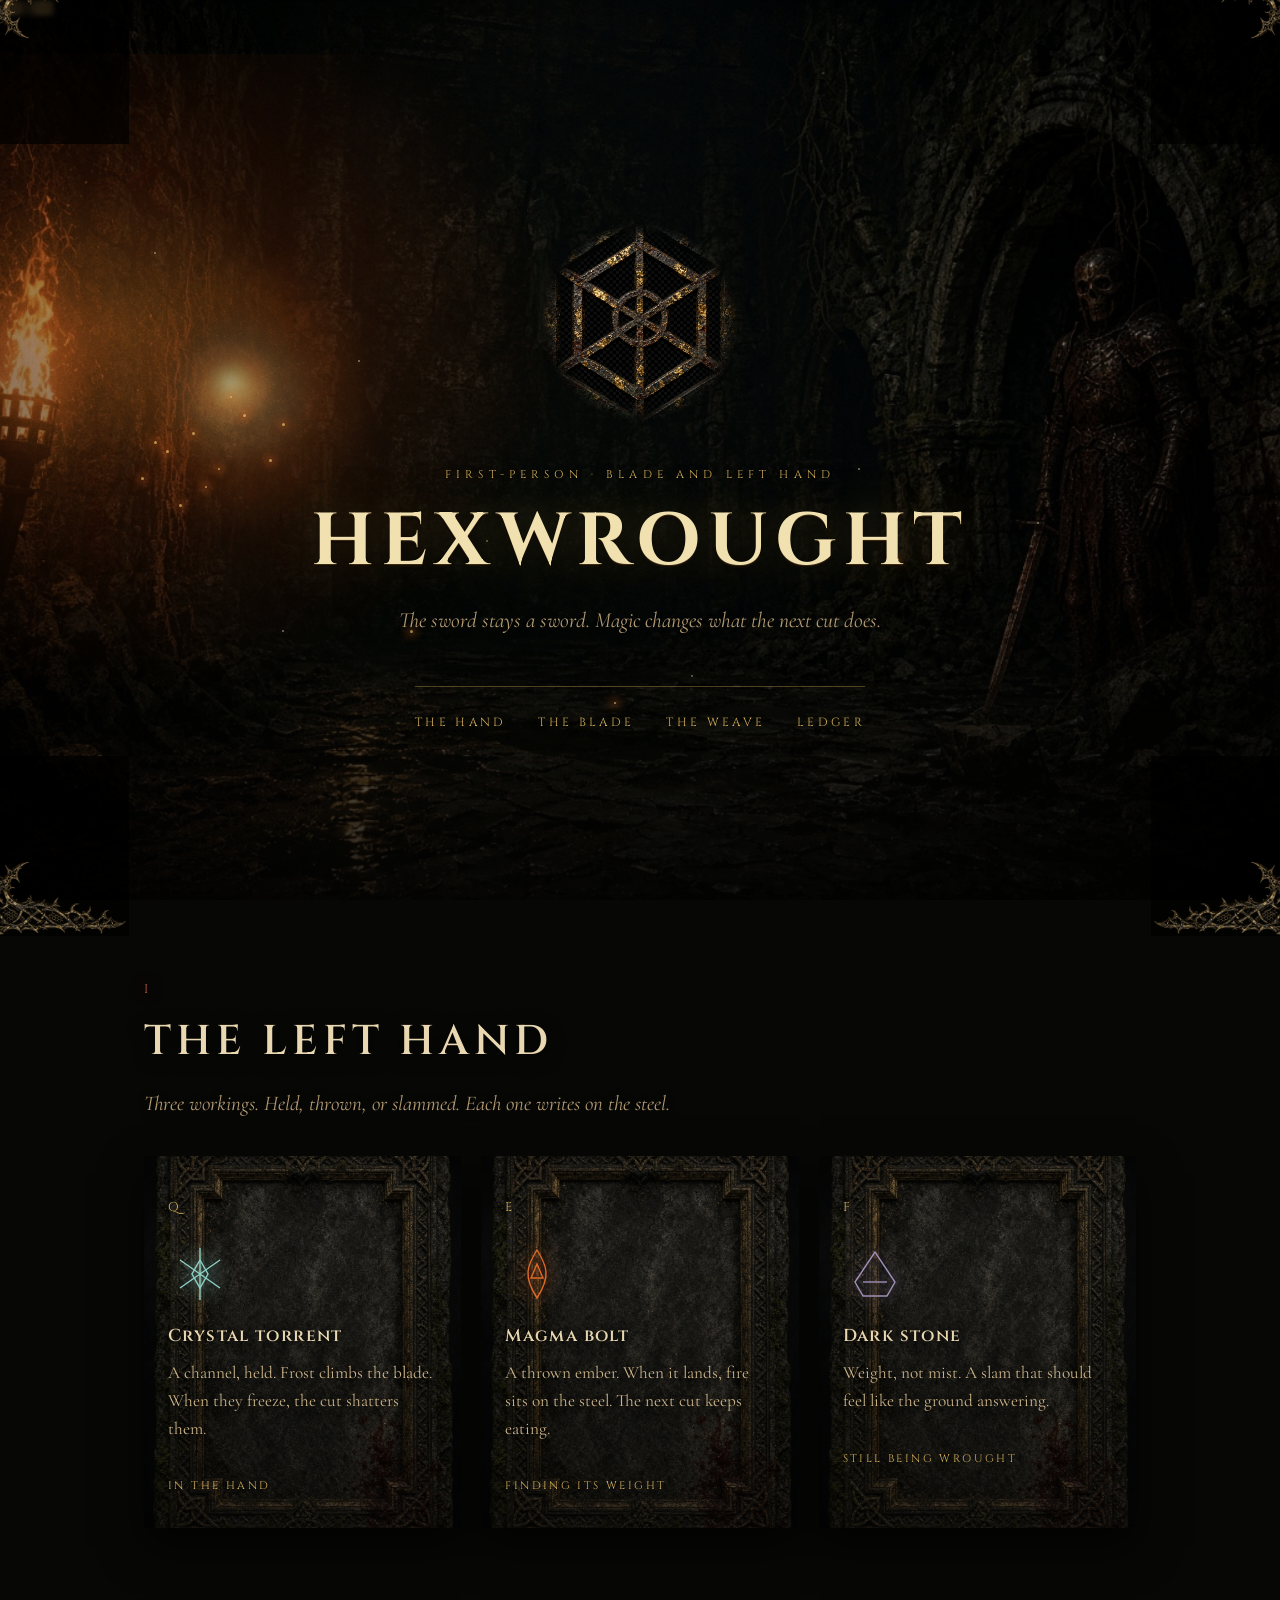
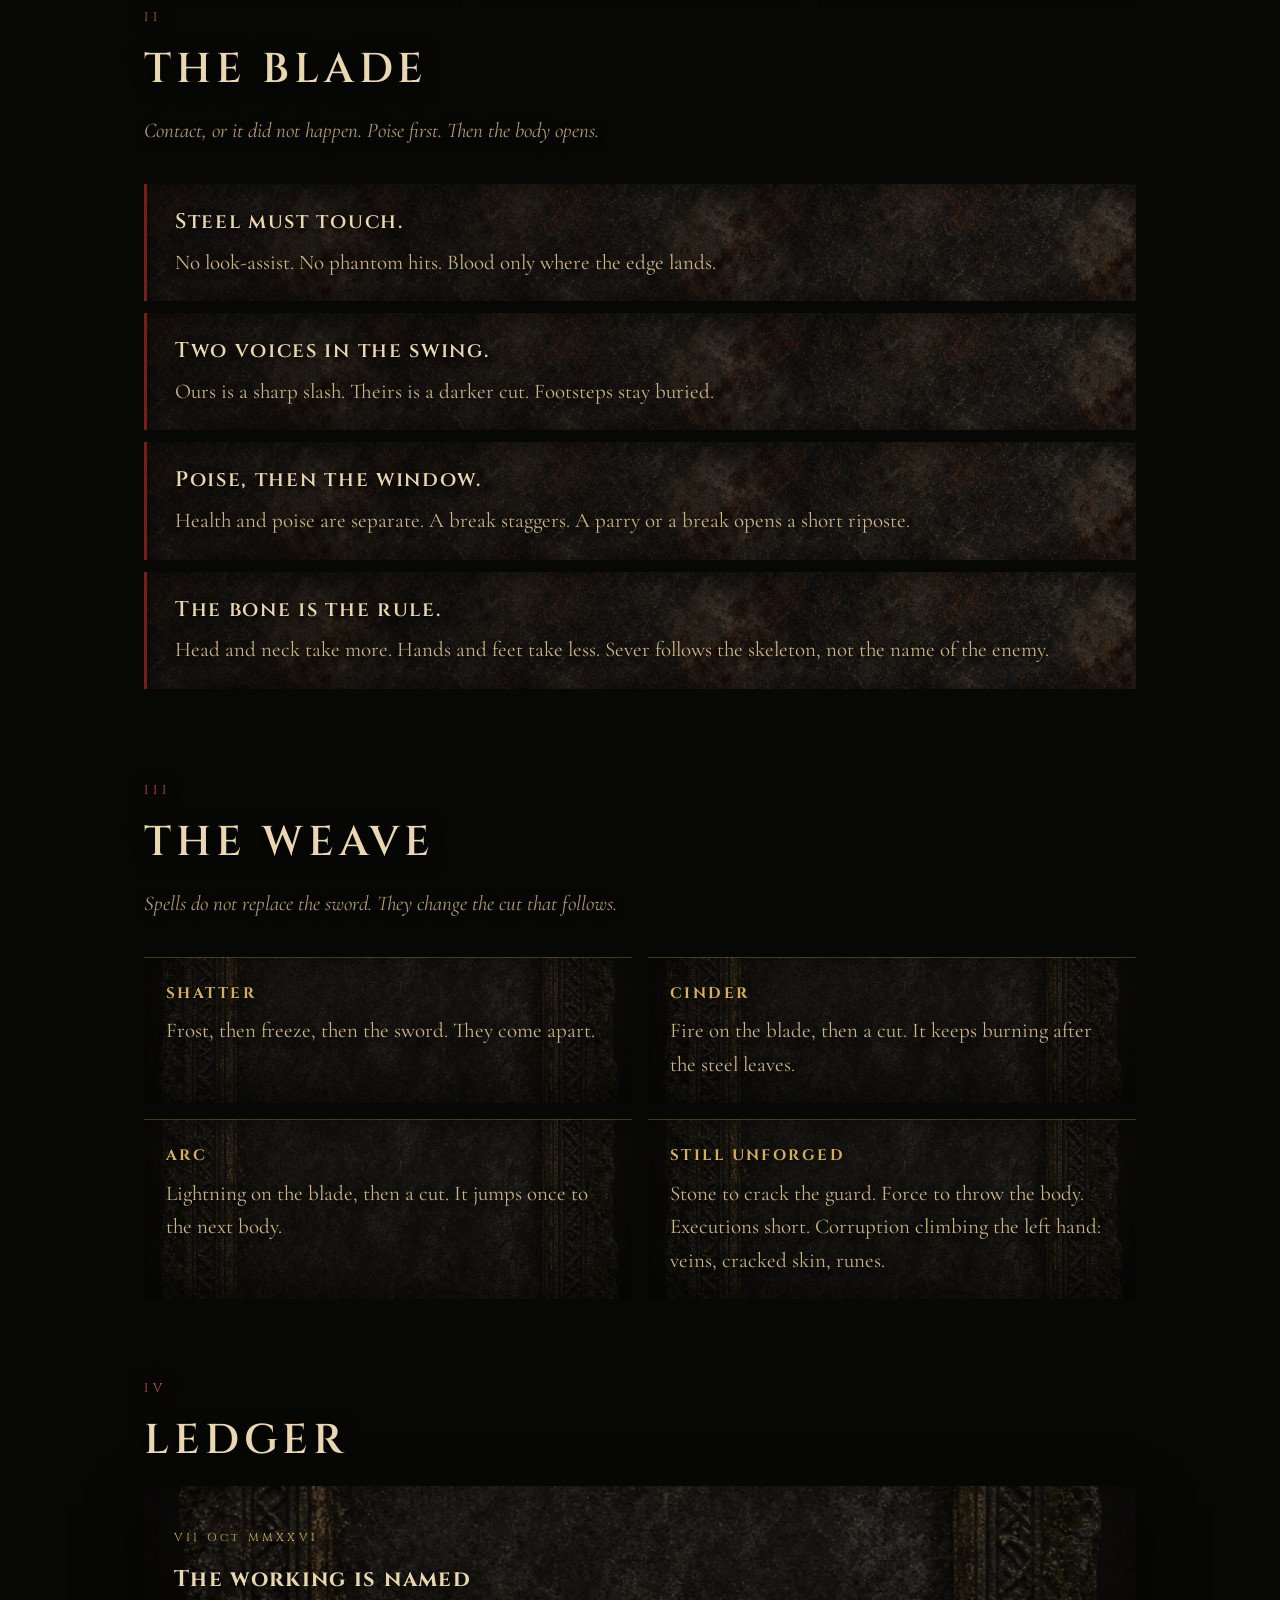
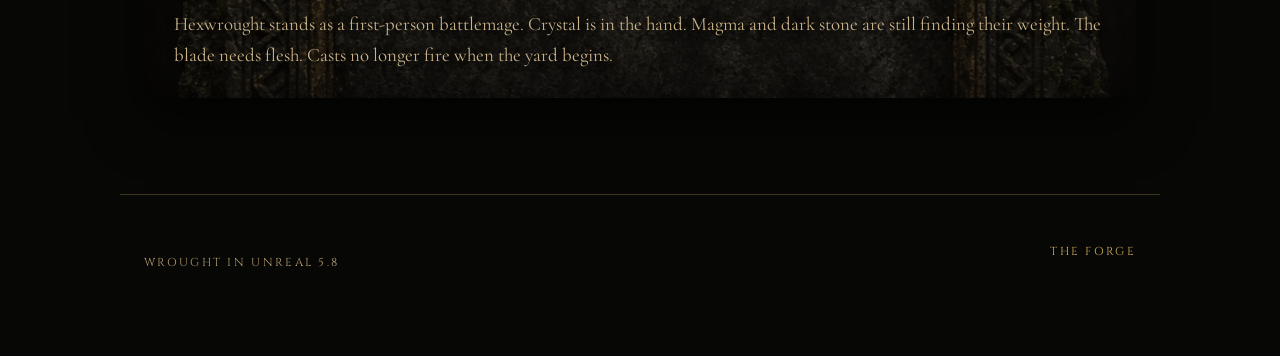
==== commit ed5c8698: "Light the wall torch itself and pull the knight out of the dark. Co-authored-by: Cursor <cursoragent" ====
--- a/Hexwrought/index.html
+++ b/Hexwrought/index.html
@@ -9,14 +9,14 @@
   <link rel="preconnect" href="https://fonts.googleapis.com">
   <link rel="preconnect" href="https://fonts.gstatic.com" crossorigin>
   <link href="https://fonts.googleapis.com/css2?family=Cinzel:wght@400;600;700&family=Cormorant+Garamond:ital,wght@0,500;0,600;1,500;1,600&display=swap" rel="stylesheet">
-  <link rel="stylesheet" href="./styles.css?v=7">
+  <link rel="stylesheet" href="./styles.css?v=8">
 </head>
 <body>
   <div class="world" aria-hidden="true"></div>
   <div class="torch" aria-hidden="true">
-    <img class="flame" src="./hexwrought-flame.jpg" alt="">
     <span class="wash"></span>
     <span class="lick"></span>
+    <span class="core"></span>
   </div>
   <div class="eyes" aria-hidden="true"></div>
   <div class="grit" aria-hidden="true"></div>
--- a/Hexwrought/styles.css
+++ b/Hexwrought/styles.css
@@ -41,55 +41,56 @@
   z-index: 0;
   background:
     linear-gradient(180deg, rgba(8,9,6,.08) 0%, rgba(6,7,5,.22) 70%, rgba(5,6,4,.72) 100%),
-    url("./hexwrought-grounds.jpg") center 28% / cover no-repeat;
+    url("./hexwrought-grounds.jpg") 58% 42% / cover no-repeat;
   background-attachment: fixed;
   animation: hall 2.6s ease-in-out infinite;
 }
 
 .torch { z-index: 1; }
-.flame {
-  position: absolute;
-  left: 6.5%;
-  top: 26%;
-  width: min(24vw, 300px);
-  mix-blend-mode: screen;
-  opacity: 0.9;
-  animation: flare 0.16s infinite;
-  filter: saturate(1.35) brightness(1.25) contrast(1.1);
-}
 .wash {
   position: absolute;
   left: 0;
-  top: 8%;
-  width: 58vw;
-  height: 78vh;
-  background: radial-gradient(ellipse at 16% 40%, rgba(255, 150, 50, 0.42) 0%, rgba(255, 90, 20, 0.14) 26%, transparent 60%);
+  top: 6%;
+  width: 52vw;
+  height: 80vh;
+  background: radial-gradient(ellipse at 17% 38%, rgba(255, 150, 50, 0.48) 0%, rgba(255, 90, 20, 0.16) 24%, transparent 58%);
   mix-blend-mode: screen;
   animation: wash 0.21s infinite;
 }
 .lick {
   position: absolute;
-  left: 10%;
-  top: 30%;
-  width: 18vw;
-  height: 28vh;
-  background: radial-gradient(circle, rgba(255, 220, 140, 0.55) 0%, rgba(255, 120, 30, 0.18) 38%, transparent 70%);
+  left: 8%;
+  top: 28%;
+  width: 22vw;
+  height: 32vh;
+  background: radial-gradient(circle, rgba(255, 220, 140, 0.5) 0%, rgba(255, 120, 30, 0.16) 40%, transparent 70%);
   mix-blend-mode: screen;
-  filter: blur(8px);
+  filter: blur(10px);
   animation: lick 0.13s infinite;
+}
+.core {
+  position: absolute;
+  left: 14.5%;
+  top: 37%;
+  width: 7vw;
+  height: 11vh;
+  background: radial-gradient(circle, rgba(255, 240, 180, 0.95) 0%, rgba(255, 140, 40, 0.45) 35%, transparent 70%);
+  mix-blend-mode: screen;
+  filter: blur(4px);
+  animation: flare 0.16s infinite;
 }
 
 .eyes {
   z-index: 1;
-  width: 70px;
-  height: 18px;
+  width: 54px;
+  height: 16px;
   left: auto;
-  right: 27%;
-  top: 36%;
+  right: 22%;
+  top: 34%;
   inset: auto;
   background:
-    radial-gradient(circle at 22% 50%, rgba(255, 210, 130, 0.7) 0 18%, transparent 42%),
-    radial-gradient(circle at 78% 50%, rgba(255, 210, 130, 0.7) 0 18%, transparent 42%);
+    radial-gradient(circle at 22% 50%, rgba(255, 210, 130, 0.75) 0 18%, transparent 44%),
+    radial-gradient(circle at 78% 50%, rgba(255, 210, 130, 0.75) 0 18%, transparent 44%);
   filter: blur(2px);
   mix-blend-mode: screen;
   animation: watch 5.4s ease-in-out infinite;
@@ -113,7 +114,7 @@
 .vignette {
   z-index: 3;
   background:
-    radial-gradient(ellipse at 50% 28%, transparent 30%, rgba(0,0,0,.4) 78%, rgba(0,0,0,.72) 100%);
+    radial-gradient(ellipse at 50% 32%, transparent 38%, rgba(0,0,0,.32) 78%, rgba(0,0,0,.62) 100%);
 }
 
 .corners {
@@ -198,11 +199,11 @@
   62% { filter: contrast(1.05) saturate(0.94) brightness(0.93); }
 }
 @keyframes flare {
-  0% { transform: translate(-8%, -6%) scale(1, 1) rotate(-2deg); opacity: 0.82; }
-  25% { transform: translate(-6%, -10%) scale(1.08, 1.18) rotate(2deg); opacity: 1; }
-  50% { transform: translate(-10%, -4%) scale(0.9, 1.02) rotate(-1deg); opacity: 0.68; }
-  75% { transform: translate(-5%, -12%) scale(1.12, 1.22) rotate(1deg); opacity: 1; }
-  100% { transform: translate(-8%, -6%) scale(1.02, 1.08) rotate(-2deg); opacity: 0.9; }
+  0% { transform: scale(0.92); opacity: 0.7; }
+  25% { transform: scale(1.18); opacity: 1; }
+  50% { transform: scale(0.86); opacity: 0.55; }
+  75% { transform: scale(1.22); opacity: 1; }
+  100% { transform: scale(1); opacity: 0.8; }
 }
 @keyframes wash {
   0%, 100% { opacity: 0.75; }
@@ -242,7 +243,7 @@
 }
 
 @media (prefers-reduced-motion: reduce) {
-  .world, .flame, .wash, .lick, .eyes, .embers i, .dust i, .smoke i, .grit {
+  .world, .core, .wash, .lick, .eyes, .embers i, .dust i, .smoke i, .grit {
     animation: none;
   }
 }
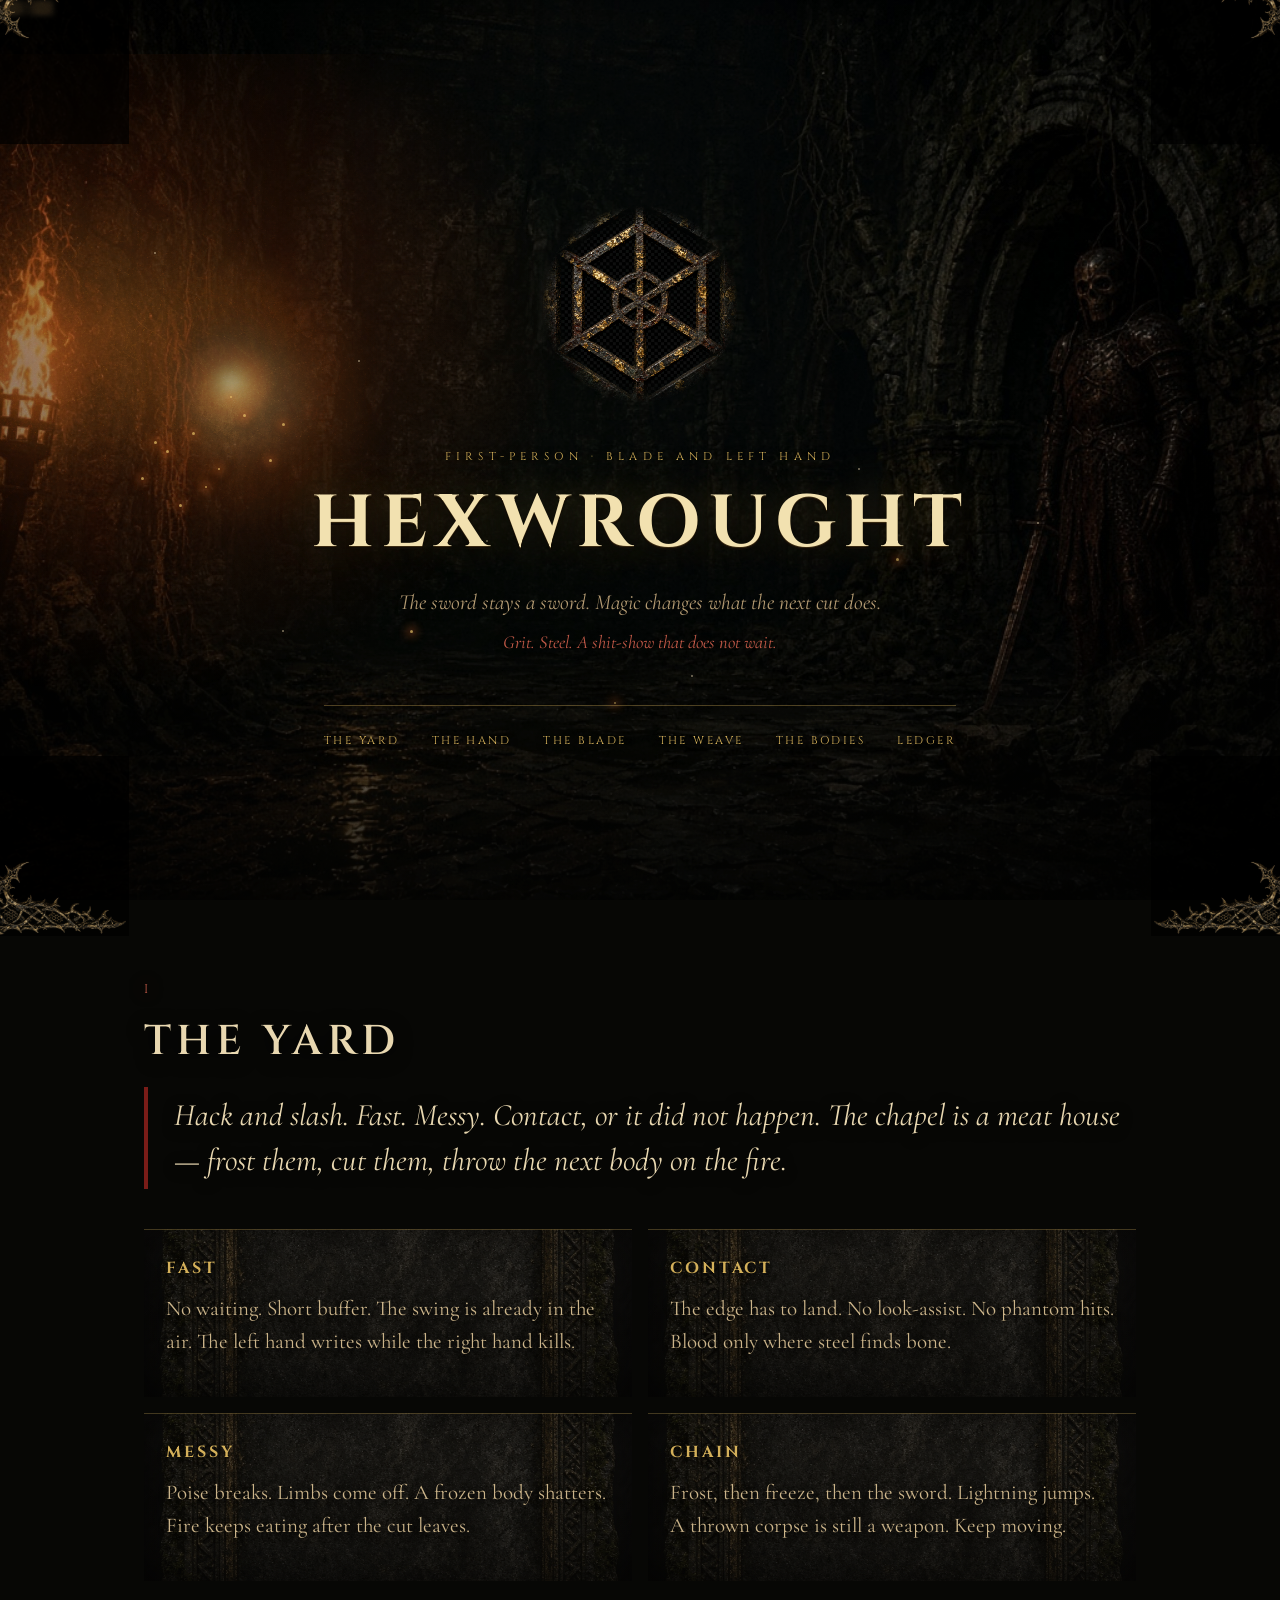
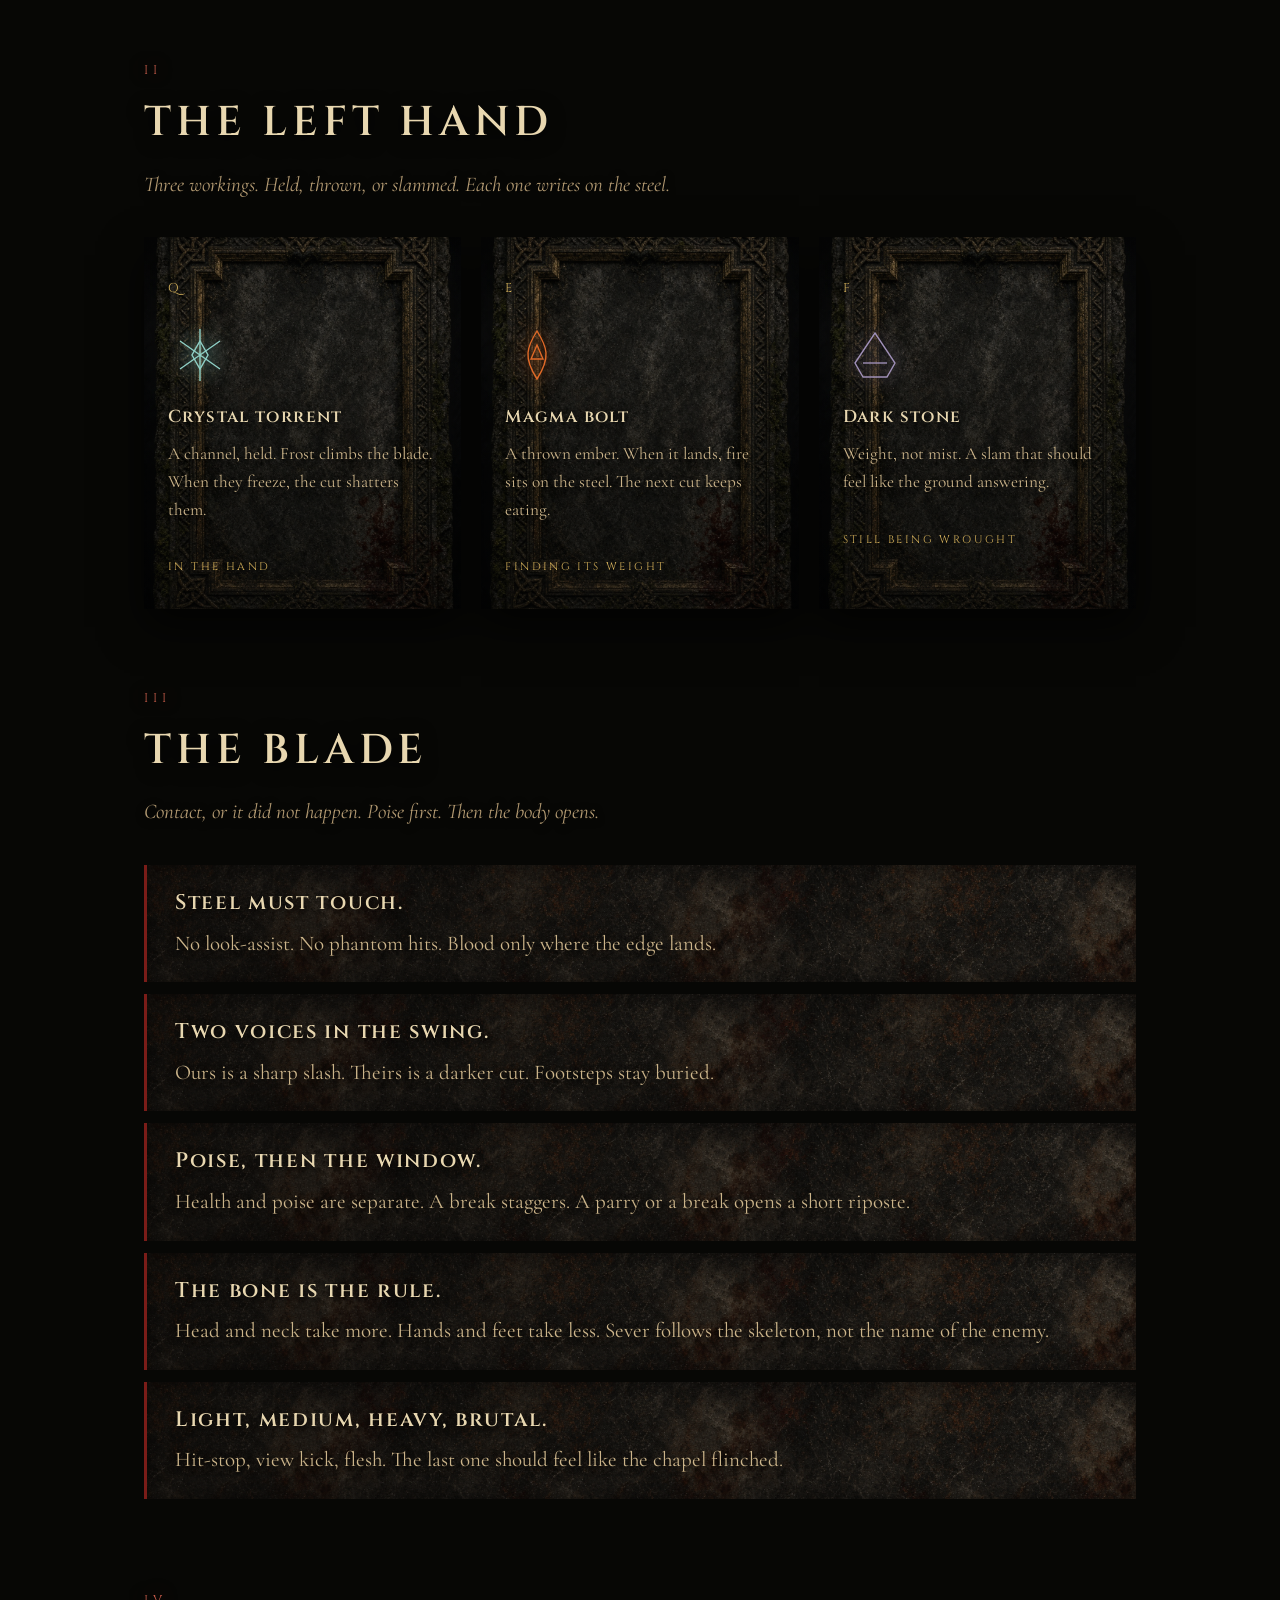
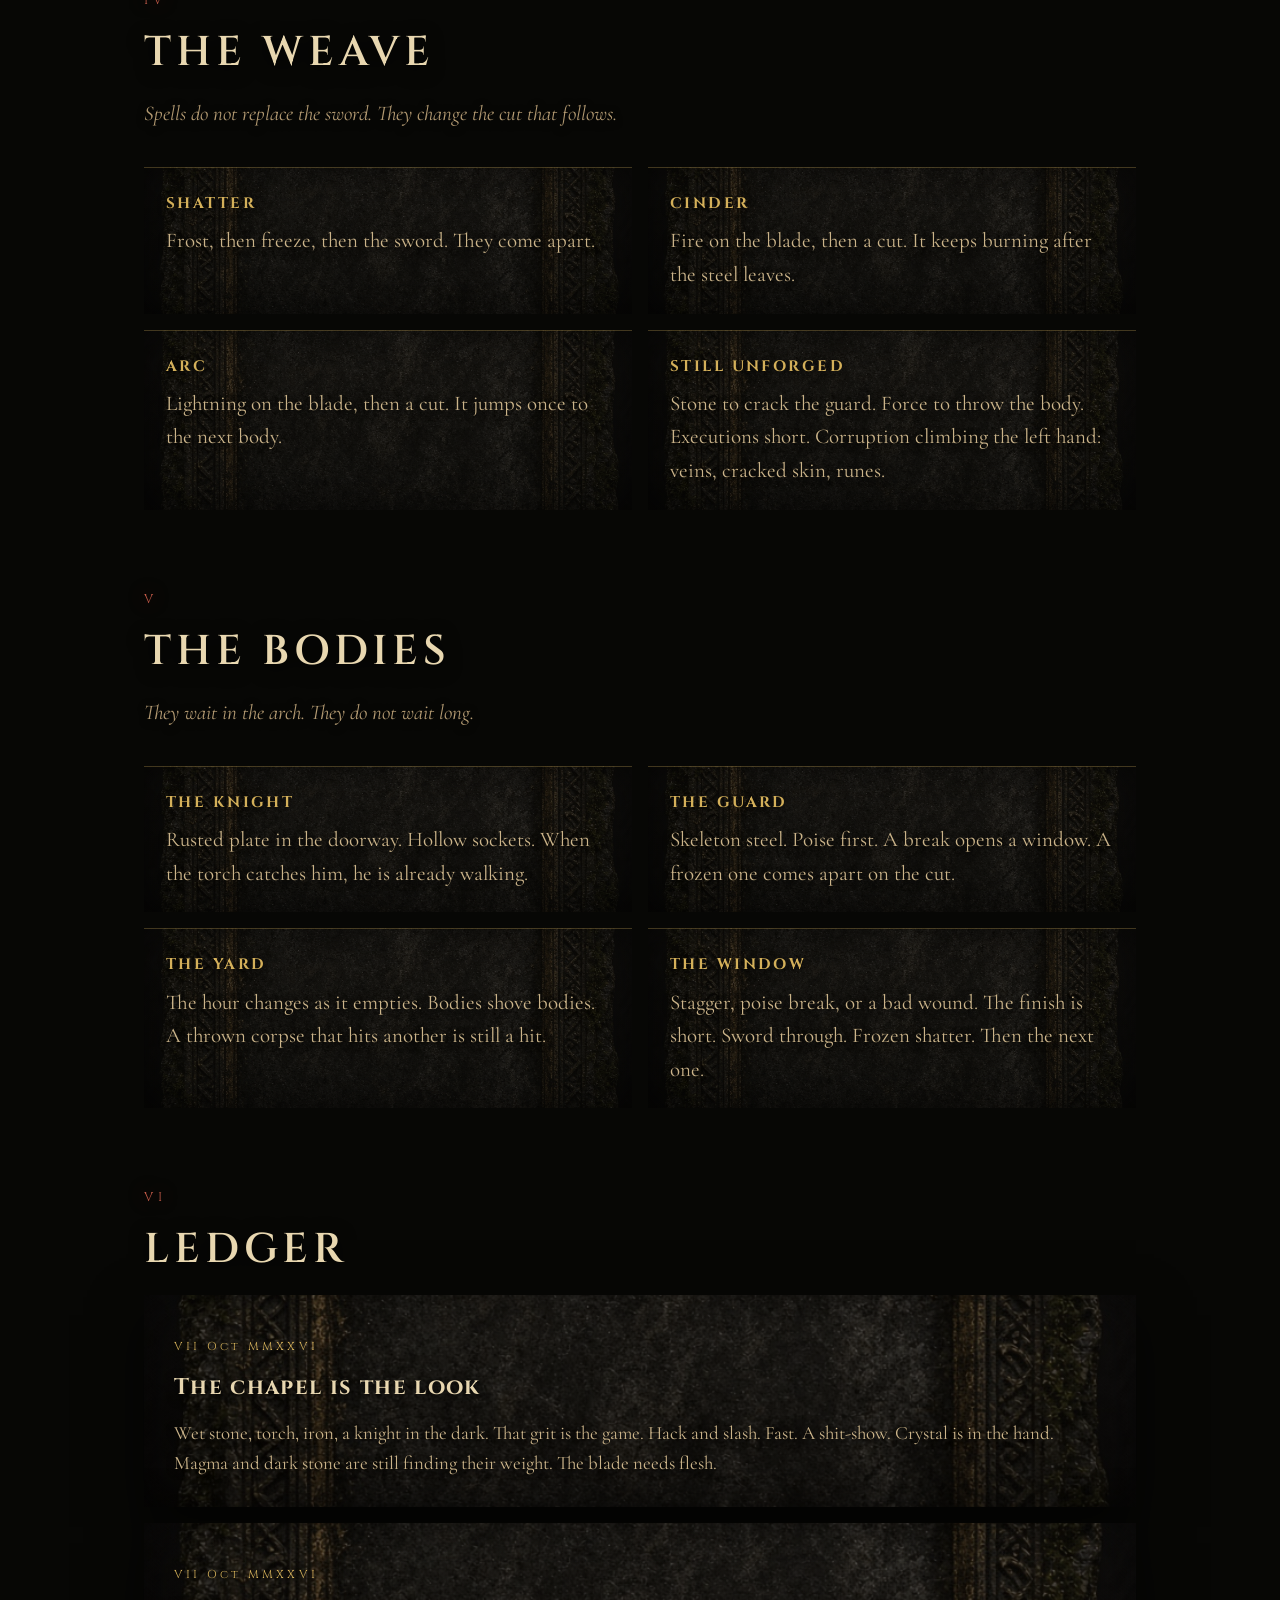
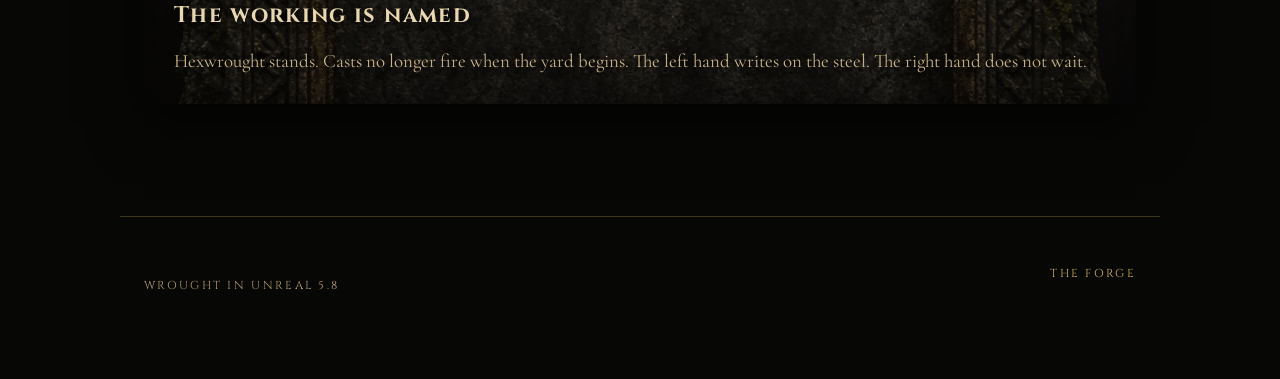
==== commit da44022e: "Expand Hexwrought: the yard, the bodies, and the pace of the fight. Chapel grit stays. Hack and slas" ====
--- a/Hexwrought/index.html
+++ b/Hexwrought/index.html
@@ -9,7 +9,7 @@
   <link rel="preconnect" href="https://fonts.googleapis.com">
   <link rel="preconnect" href="https://fonts.gstatic.com" crossorigin>
   <link href="https://fonts.googleapis.com/css2?family=Cinzel:wght@400;600;700&family=Cormorant+Garamond:ital,wght@0,500;0,600;1,500;1,600&display=swap" rel="stylesheet">
-  <link rel="stylesheet" href="./styles.css?v=8">
+  <link rel="stylesheet" href="./styles.css?v=9">
 </head>
 <body>
   <div class="world" aria-hidden="true"></div>
@@ -37,17 +37,45 @@
     <p class="mark">First-person · blade and left hand</p>
     <h1>Hexwrought</h1>
     <p class="vow">The sword stays a sword. Magic changes what the next cut does.</p>
+    <p class="vow sub">Grit. Steel. A shit-show that does not wait.</p>
     <nav>
+      <a href="#yard">The Yard</a>
       <a href="#hand">The Hand</a>
       <a href="#blade">The Blade</a>
       <a href="#weave">The Weave</a>
+      <a href="#bodies">The Bodies</a>
       <a href="#ledger">Ledger</a>
     </nav>
   </header>
 
   <main>
+    <section id="yard">
+      <p class="chapter">I</p>
+      <h2>The yard</h2>
+      <p class="doctrine">Hack and slash. Fast. Messy. Contact, or it did not happen. The chapel is a meat house — frost them, cut them, throw the next body on the fire.</p>
+
+      <div class="pace">
+        <article>
+          <h3>Fast</h3>
+          <p>No waiting. Short buffer. The swing is already in the air. The left hand writes while the right hand kills.</p>
+        </article>
+        <article>
+          <h3>Contact</h3>
+          <p>The edge has to land. No look-assist. No phantom hits. Blood only where steel finds bone.</p>
+        </article>
+        <article>
+          <h3>Messy</h3>
+          <p>Poise breaks. Limbs come off. A frozen body shatters. Fire keeps eating after the cut leaves.</p>
+        </article>
+        <article>
+          <h3>Chain</h3>
+          <p>Frost, then freeze, then the sword. Lightning jumps. A thrown corpse is still a weapon. Keep moving.</p>
+        </article>
+      </div>
+    </section>
+
     <section id="hand">
-      <p class="chapter">I</p>
+      <p class="chapter">II</p>
       <h2>The left hand</h2>
       <p class="preface">Three workings. Held, thrown, or slammed. Each one writes on the steel.</p>
 
@@ -94,7 +122,7 @@
     </section>
 
     <section id="blade">
-      <p class="chapter">II</p>
+      <p class="chapter">III</p>
       <h2>The blade</h2>
       <p class="preface">Contact, or it did not happen. Poise first. Then the body opens.</p>
 
@@ -115,11 +143,15 @@
           <strong>The bone is the rule.</strong>
           Head and neck take more. Hands and feet take less. Sever follows the skeleton, not the name of the enemy.
         </li>
+        <li>
+          <strong>Light, medium, heavy, brutal.</strong>
+          Hit-stop, view kick, flesh. The last one should feel like the chapel flinched.
+        </li>
       </ol>
     </section>
 
     <section id="weave">
-      <p class="chapter">III</p>
+      <p class="chapter">IV</p>
       <h2>The weave</h2>
       <p class="preface">Spells do not replace the sword. They change the cut that follows.</p>
 
@@ -143,14 +175,44 @@
       </div>
     </section>
 
+    <section id="bodies">
+      <p class="chapter">V</p>
+      <h2>The bodies</h2>
+      <p class="preface">They wait in the arch. They do not wait long.</p>
+
+      <div class="rites">
+        <article>
+          <h3>The knight</h3>
+          <p>Rusted plate in the doorway. Hollow sockets. When the torch catches him, he is already walking.</p>
+        </article>
+        <article>
+          <h3>The guard</h3>
+          <p>Skeleton steel. Poise first. A break opens a window. A frozen one comes apart on the cut.</p>
+        </article>
+        <article>
+          <h3>The yard</h3>
+          <p>The hour changes as it empties. Bodies shove bodies. A thrown corpse that hits another is still a hit.</p>
+        </article>
+        <article>
+          <h3>The window</h3>
+          <p>Stagger, poise break, or a bad wound. The finish is short. Sword through. Frozen shatter. Then the next one.</p>
+        </article>
+      </div>
+    </section>
+
     <section id="ledger">
-      <p class="chapter">IV</p>
+      <p class="chapter">VI</p>
       <h2>Ledger</h2>
 
+      <article class="entry">
+        <time datetime="2026-10-07">VII Oct MMXXVI</time>
+        <h3>The chapel is the look</h3>
+        <p>Wet stone, torch, iron, a knight in the dark. That grit is the game. Hack and slash. Fast. A shit-show. Crystal is in the hand. Magma and dark stone are still finding their weight. The blade needs flesh.</p>
+      </article>
       <article class="entry">
         <time datetime="2026-10-07">VII Oct MMXXVI</time>
         <h3>The working is named</h3>
-        <p>Hexwrought stands as a first-person battlemage. Crystal is in the hand. Magma and dark stone are still finding their weight. The blade needs flesh. Casts no longer fire when the yard begins.</p>
+        <p>Hexwrought stands. Casts no longer fire when the yard begins. The left hand writes on the steel. The right hand does not wait.</p>
       </article>
     </section>
   </main>
--- a/Hexwrought/styles.css
+++ b/Hexwrought/styles.css
@@ -305,6 +305,11 @@
   margin: 22px 0 0;
   text-shadow: 0 2px 10px #000;
 }
+.vow.sub {
+  margin-top: 8px;
+  color: #c45a48;
+  font-size: 1.15rem;
+}
 
 .hero nav {
   display: flex;
@@ -319,8 +324,8 @@
 
 .hero nav a {
   font-family: Cinzel, serif;
-  font-size: 0.74rem;
-  letter-spacing: 0.28em;
+  font-size: 0.7rem;
+  letter-spacing: 0.22em;
   text-transform: uppercase;
   color: var(--gold);
   text-decoration: none;
@@ -360,6 +365,47 @@
   font-style: italic;
   max-width: 38em;
   margin: 0 0 36px;
+  text-shadow: 0 2px 8px #000;
+}
+
+.doctrine {
+  font-size: clamp(1.35rem, 2.6vw, 1.95rem);
+  font-style: italic;
+  line-height: 1.45;
+  color: var(--bone);
+  border-left: 4px solid var(--blood);
+  padding: 6px 0 6px 26px;
+  margin: 0 0 40px;
+  max-width: 40em;
+  text-shadow: 0 3px 14px #000;
+}
+
+.pace {
+  display: grid;
+  grid-template-columns: 1fr 1fr;
+  gap: 16px;
+}
+.pace article {
+  padding: 26px 22px 22px;
+  min-height: 168px;
+  background:
+    linear-gradient(180deg, rgba(12,10,7,.62), rgba(8,7,5,.78)),
+    url("./hexwrought-tablet.jpg") center / cover no-repeat;
+  box-shadow: inset 0 0 40px rgba(0,0,0,.55);
+  border-top: 1px solid rgba(212, 176, 90, 0.28);
+}
+.pace h3 {
+  font-family: Cinzel, serif;
+  font-size: 1rem;
+  letter-spacing: 0.18em;
+  text-transform: uppercase;
+  margin: 0 0 10px;
+  color: var(--gold);
+  text-shadow: 0 2px 10px #000;
+}
+.pace p {
+  margin: 0;
+  color: #cbb48a;
   text-shadow: 0 2px 8px #000;
 }
 
@@ -508,6 +554,7 @@
     linear-gradient(180deg, rgba(12,9,6,.55), rgba(8,6,4,.72)),
     url("./hexwrought-tablet.jpg") center / cover no-repeat;
   padding: 32px 30px 28px;
+  margin-bottom: 16px;
   box-shadow:
     0 20px 50px rgba(0,0,0,.6),
     inset 0 0 50px rgba(0,0,0,.45);
@@ -557,7 +604,7 @@
 footer a:hover { color: var(--bone); }
 
 @media (max-width: 820px) {
-  .triad, .rites { grid-template-columns: 1fr; }
+  .triad, .rites, .pace { grid-template-columns: 1fr; }
   .sigil { min-height: 0; }
   footer { flex-direction: column; }
   .corners img { width: 34vw; opacity: 0.55; }
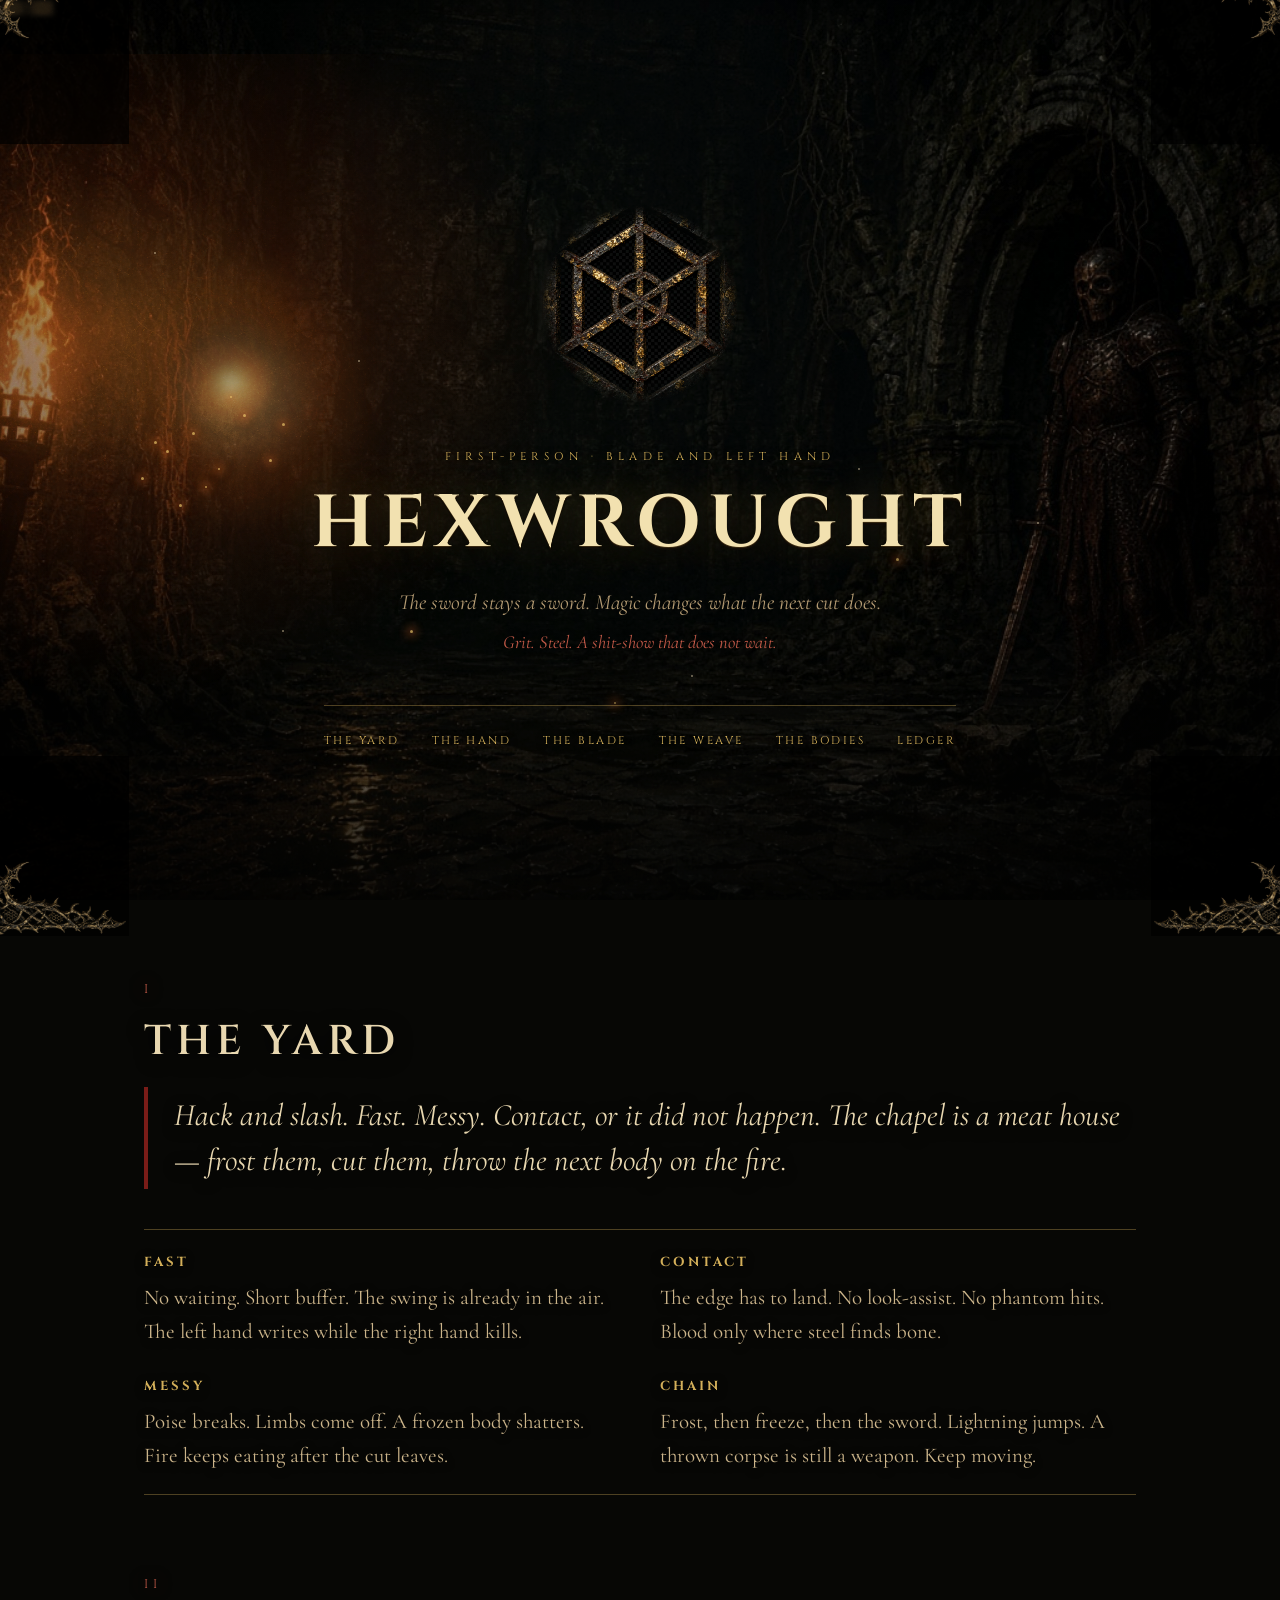
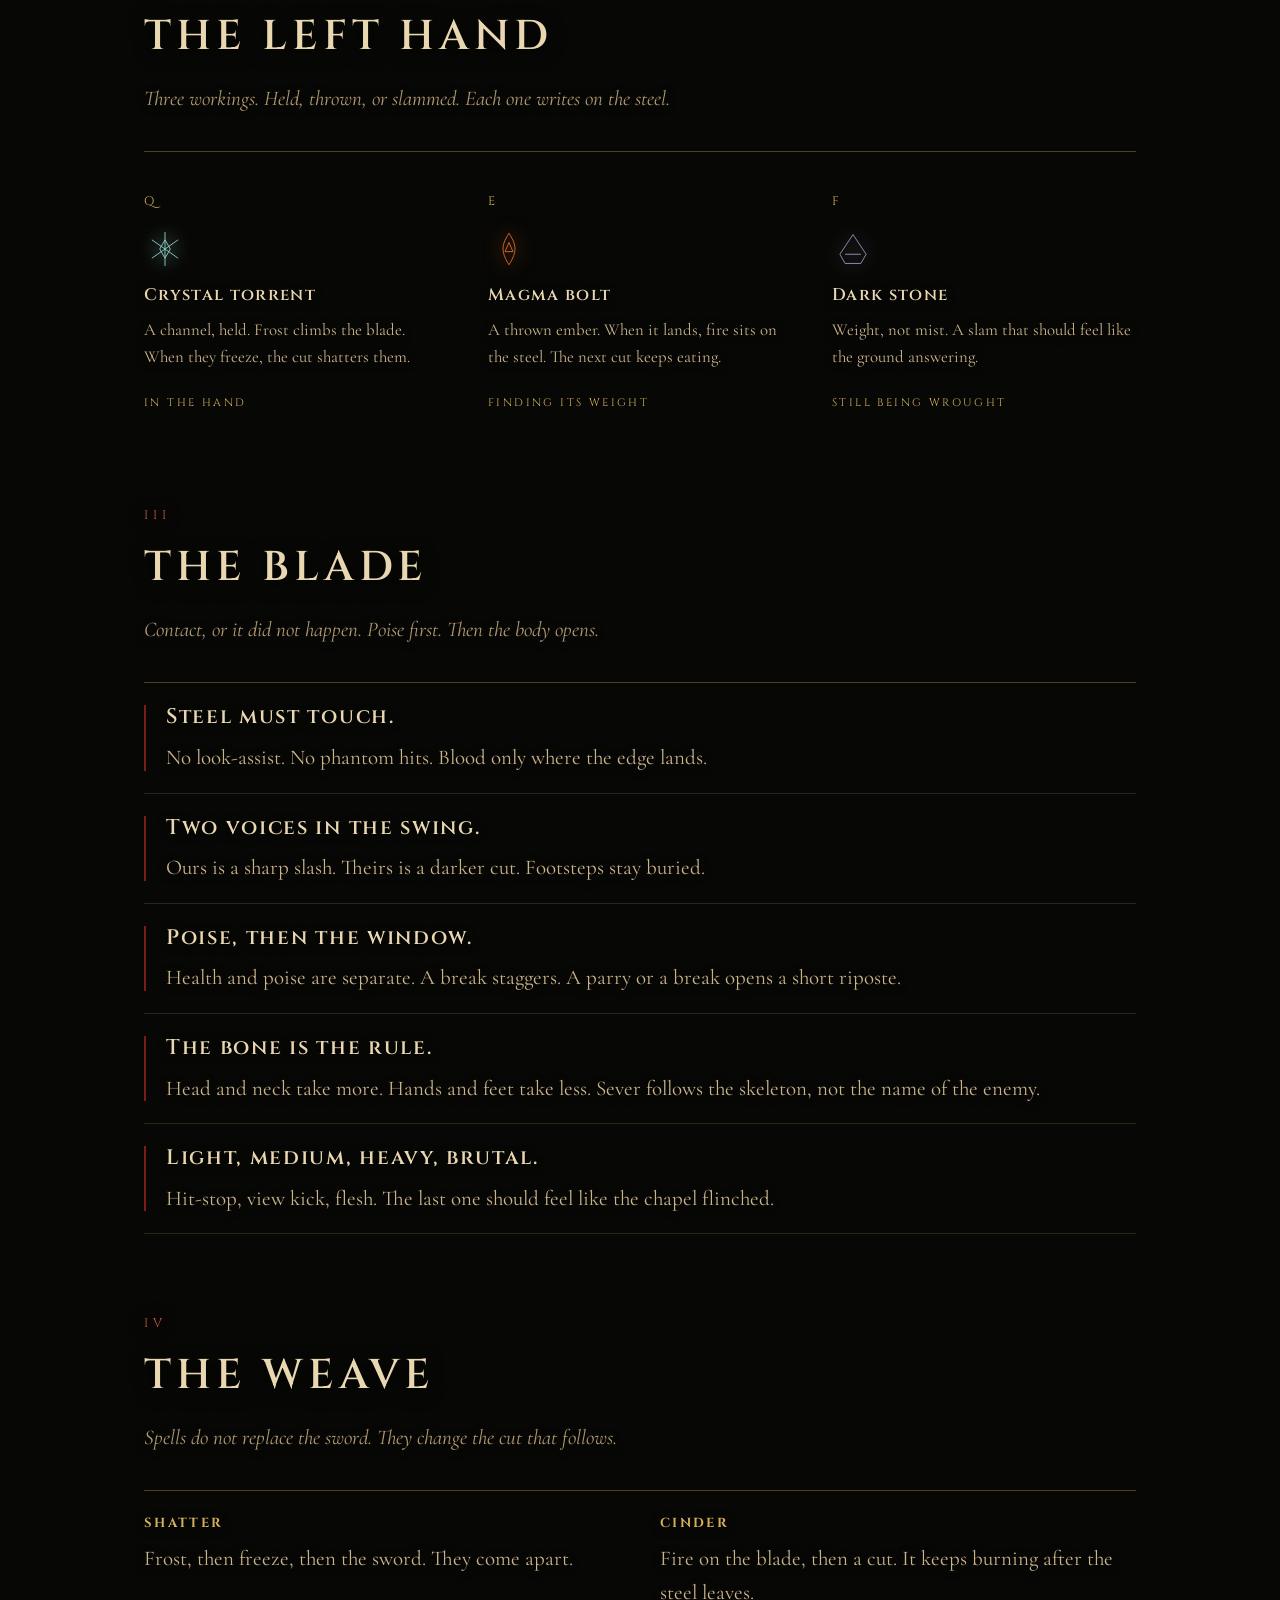
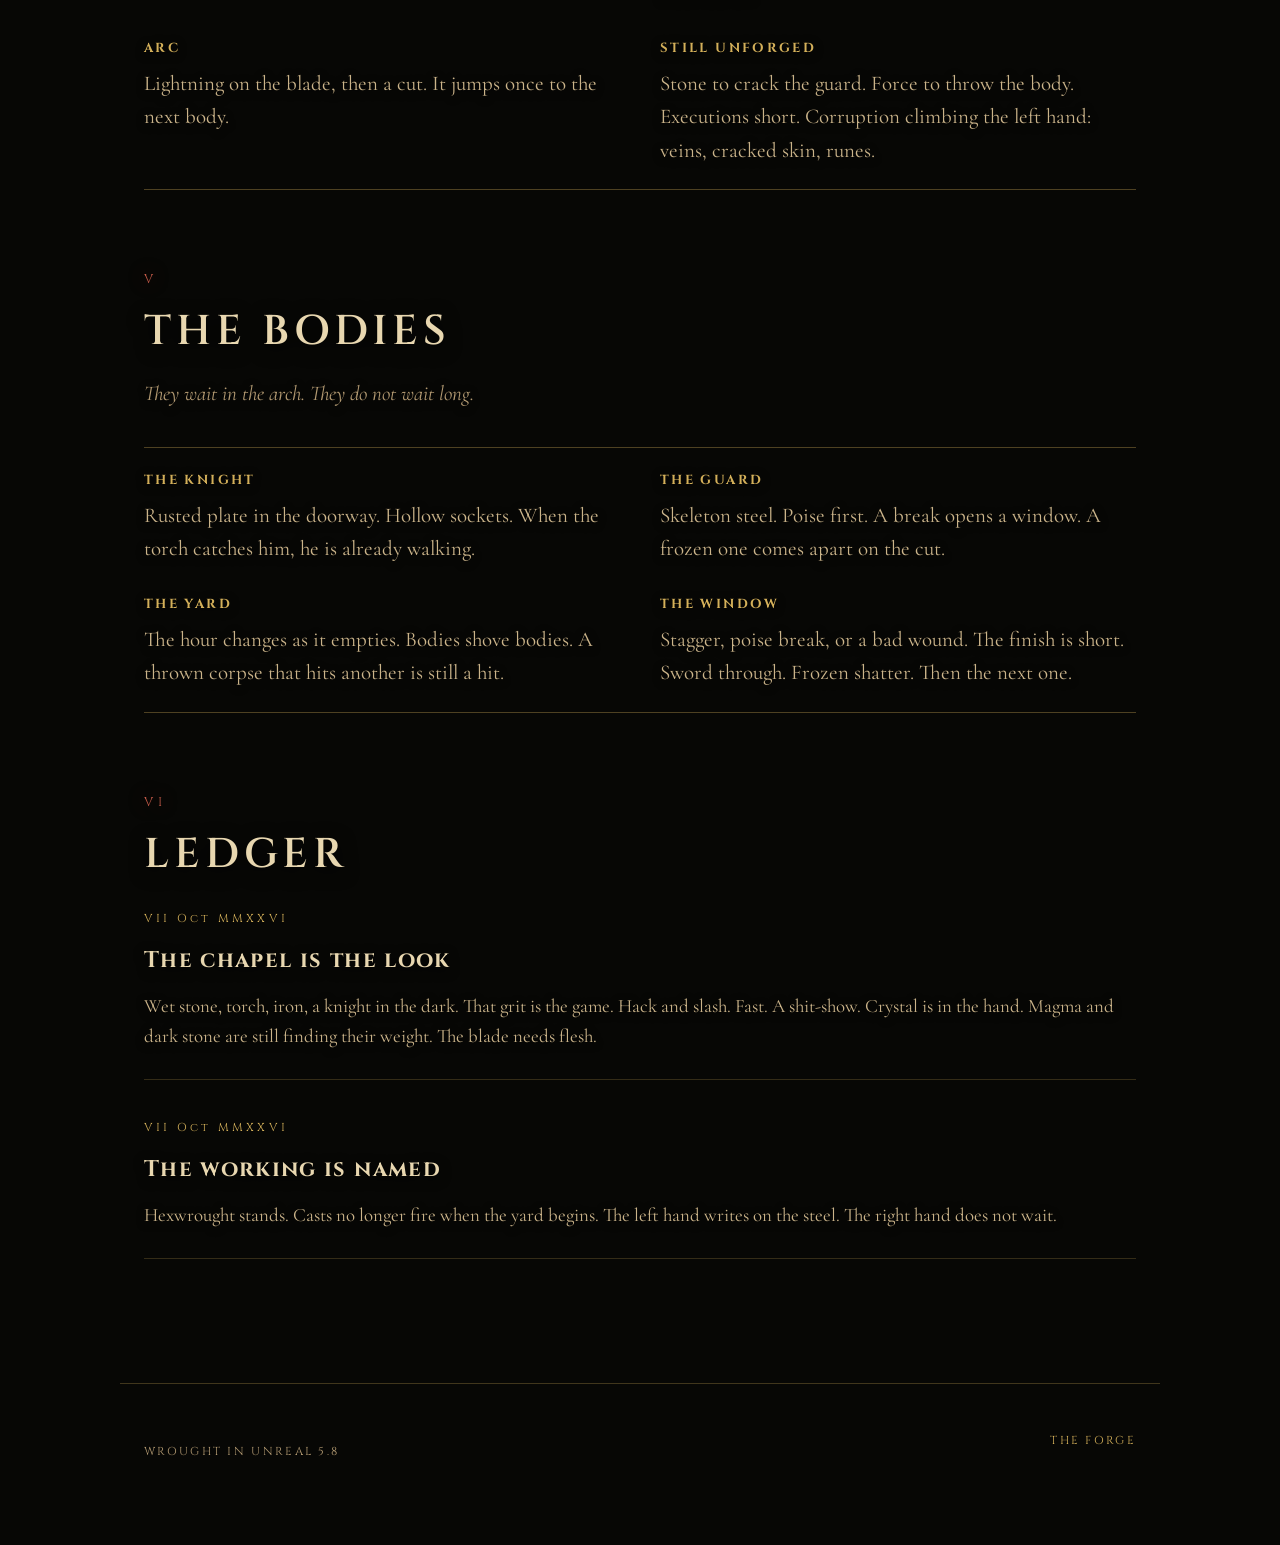
==== commit c5a8bc86: "Drop the empty tablet banners. Let the chapel carry the text. Co-authored-by: Cursor <cursoragent@cu" ====
--- a/Hexwrought/index.html
+++ b/Hexwrought/index.html
@@ -9,7 +9,7 @@
   <link rel="preconnect" href="https://fonts.googleapis.com">
   <link rel="preconnect" href="https://fonts.gstatic.com" crossorigin>
   <link href="https://fonts.googleapis.com/css2?family=Cinzel:wght@400;600;700&family=Cormorant+Garamond:ital,wght@0,500;0,600;1,500;1,600&display=swap" rel="stylesheet">
-  <link rel="stylesheet" href="./styles.css?v=9">
+  <link rel="stylesheet" href="./styles.css?v=10">
 </head>
 <body>
   <div class="world" aria-hidden="true"></div>
--- a/Hexwrought/styles.css
+++ b/Hexwrought/styles.css
@@ -383,23 +383,23 @@
 .pace {
   display: grid;
   grid-template-columns: 1fr 1fr;
-  gap: 16px;
+  gap: 28px 40px;
+  padding: 22px 0;
+  border-top: 1px solid rgba(212, 176, 90, 0.35);
+  border-bottom: 1px solid rgba(212, 176, 90, 0.35);
 }
 .pace article {
-  padding: 26px 22px 22px;
-  min-height: 168px;
-  background:
-    linear-gradient(180deg, rgba(12,10,7,.62), rgba(8,7,5,.78)),
-    url("./hexwrought-tablet.jpg") center / cover no-repeat;
-  box-shadow: inset 0 0 40px rgba(0,0,0,.55);
-  border-top: 1px solid rgba(212, 176, 90, 0.28);
+  padding: 0;
+  background: none;
+  box-shadow: none;
+  border: 0;
 }
 .pace h3 {
   font-family: Cinzel, serif;
-  font-size: 1rem;
-  letter-spacing: 0.18em;
-  text-transform: uppercase;
-  margin: 0 0 10px;
+  font-size: 0.82rem;
+  letter-spacing: 0.22em;
+  text-transform: uppercase;
+  margin: 0 0 8px;
   color: var(--gold);
   text-shadow: 0 2px 10px #000;
 }
@@ -412,47 +412,33 @@
 .triad {
   display: grid;
   grid-template-columns: repeat(3, 1fr);
-  gap: 20px;
+  gap: 32px 40px;
+  padding: 8px 0 4px;
+  border-top: 1px solid rgba(212, 176, 90, 0.35);
 }
 
 .sigil {
   position: relative;
-  min-height: 360px;
-  padding: 32px 24px 28px;
-  background:
-    linear-gradient(180deg, rgba(8,8,6,.28), rgba(5,5,4,.55)),
-    url("./hexwrought-tablet.jpg") center / cover no-repeat;
-  box-shadow:
-    0 18px 40px rgba(0,0,0,.65),
-    inset 0 0 60px rgba(0,0,0,.45);
-  isolation: isolate;
-}
-.sigil::after {
-  content: "";
-  position: absolute;
-  inset: 0;
-  pointer-events: none;
-  background: url("./hexwrought-grit.jpg") center / 280px repeat;
-  mix-blend-mode: overlay;
-  opacity: 0.28;
-}
+  min-height: 0;
+  padding: 22px 0 6px;
+  background: none;
+  box-shadow: none;
+  isolation: auto;
+}
+.sigil::after { display: none; }
 
 .sigil .key {
   font-family: Cinzel, serif;
   letter-spacing: 0.22em;
-  font-size: 0.8rem;
-  color: var(--gold);
-  position: relative;
-  z-index: 1;
+  font-size: 0.78rem;
+  color: var(--gold);
 }
 
 .sigil svg {
   display: block;
-  width: 64px;
-  height: 64px;
-  margin: 20px 0 16px;
-  position: relative;
-  z-index: 1;
+  width: 42px;
+  height: 42px;
+  margin: 12px 0 12px;
   filter: drop-shadow(0 0 10px currentColor);
 }
 
@@ -460,24 +446,20 @@
 .sigil.magma { color: var(--magma); }
 .sigil.stone { color: var(--stone); }
 
-.sigil h3,
-.sigil p,
-.sigil em { position: relative; z-index: 1; }
-
 .sigil h3 {
   font-family: Cinzel, serif;
-  font-size: 1.08rem;
+  font-size: 1.05rem;
   letter-spacing: 0.08em;
   color: var(--bone);
-  margin: 0 0 10px;
+  margin: 0 0 8px;
   font-weight: 600;
   text-shadow: 0 2px 8px #000;
 }
 
 .sigil p {
   color: #cbb48a;
-  font-size: 1.08rem;
-  margin: 0 0 24px;
+  font-size: 1.05rem;
+  margin: 0 0 12px;
   text-shadow: 0 2px 8px #000;
 }
 
@@ -494,19 +476,28 @@
   list-style: none;
   padding: 0;
   margin: 0;
+  border-top: 1px solid rgba(212, 176, 90, 0.35);
 }
 
 .laws li {
   position: relative;
-  padding: 22px 22px 22px 28px;
-  margin: 0 0 12px;
+  padding: 18px 0 18px 22px;
+  margin: 0;
   color: #cbb48a;
-  background:
-    linear-gradient(90deg, rgba(10,8,6,.72), rgba(10,8,6,.4)),
-    url("./hexwrought-grit.jpg") center / 400px repeat;
-  border-left: 3px solid var(--blood);
-  box-shadow: inset 0 0 30px rgba(0,0,0,.5);
-  text-shadow: 0 2px 8px #000;
+  background: none;
+  border: 0;
+  border-bottom: 1px solid rgba(212, 176, 90, 0.18);
+  box-shadow: none;
+  text-shadow: 0 2px 8px #000;
+}
+.laws li::before {
+  content: "";
+  position: absolute;
+  left: 0;
+  top: 22px;
+  bottom: 22px;
+  width: 2px;
+  background: var(--blood);
 }
 
 .laws strong {
@@ -521,22 +512,23 @@
 .rites {
   display: grid;
   grid-template-columns: 1fr 1fr;
-  gap: 16px;
+  gap: 28px 40px;
+  padding: 22px 0;
+  border-top: 1px solid rgba(212, 176, 90, 0.35);
+  border-bottom: 1px solid rgba(212, 176, 90, 0.35);
 }
 
 .rites article {
-  padding: 24px 22px 22px;
-  background:
-    linear-gradient(180deg, rgba(12,10,7,.7), rgba(8,7,5,.78)),
-    url("./hexwrought-tablet.jpg") center / cover no-repeat;
-  box-shadow: inset 0 0 40px rgba(0,0,0,.55);
-  border-top: 1px solid rgba(212, 176, 90, 0.28);
+  padding: 0;
+  background: none;
+  box-shadow: none;
+  border: 0;
 }
 
 .rites h3 {
   font-family: Cinzel, serif;
-  font-size: 0.95rem;
-  letter-spacing: 0.16em;
+  font-size: 0.82rem;
+  letter-spacing: 0.18em;
   text-transform: uppercase;
   margin: 0 0 8px;
   color: var(--gold);
@@ -550,14 +542,11 @@
 }
 
 .entry {
-  background:
-    linear-gradient(180deg, rgba(12,9,6,.55), rgba(8,6,4,.72)),
-    url("./hexwrought-tablet.jpg") center / cover no-repeat;
-  padding: 32px 30px 28px;
-  margin-bottom: 16px;
-  box-shadow:
-    0 20px 50px rgba(0,0,0,.6),
-    inset 0 0 50px rgba(0,0,0,.45);
+  background: none;
+  padding: 0 0 28px;
+  margin-bottom: 28px;
+  box-shadow: none;
+  border-bottom: 1px solid rgba(212, 176, 90, 0.22);
 }
 
 .entry time {
